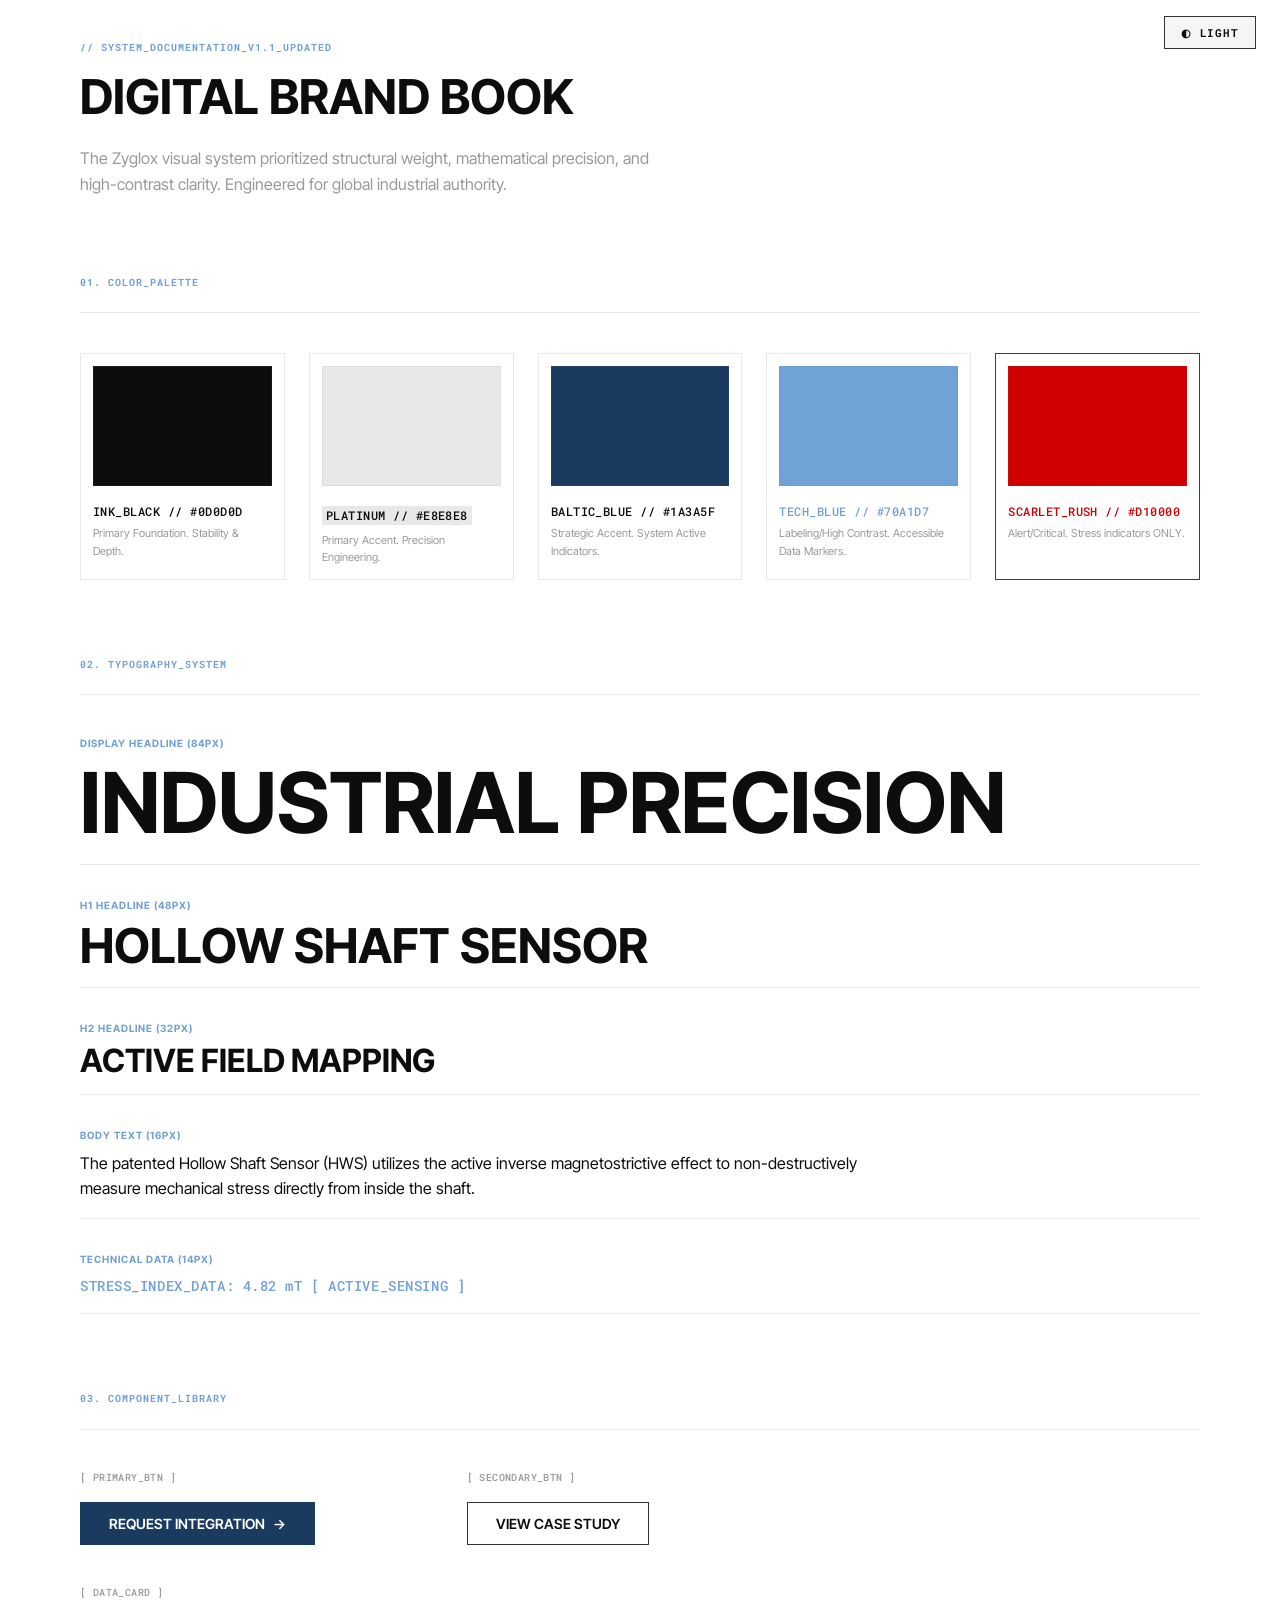
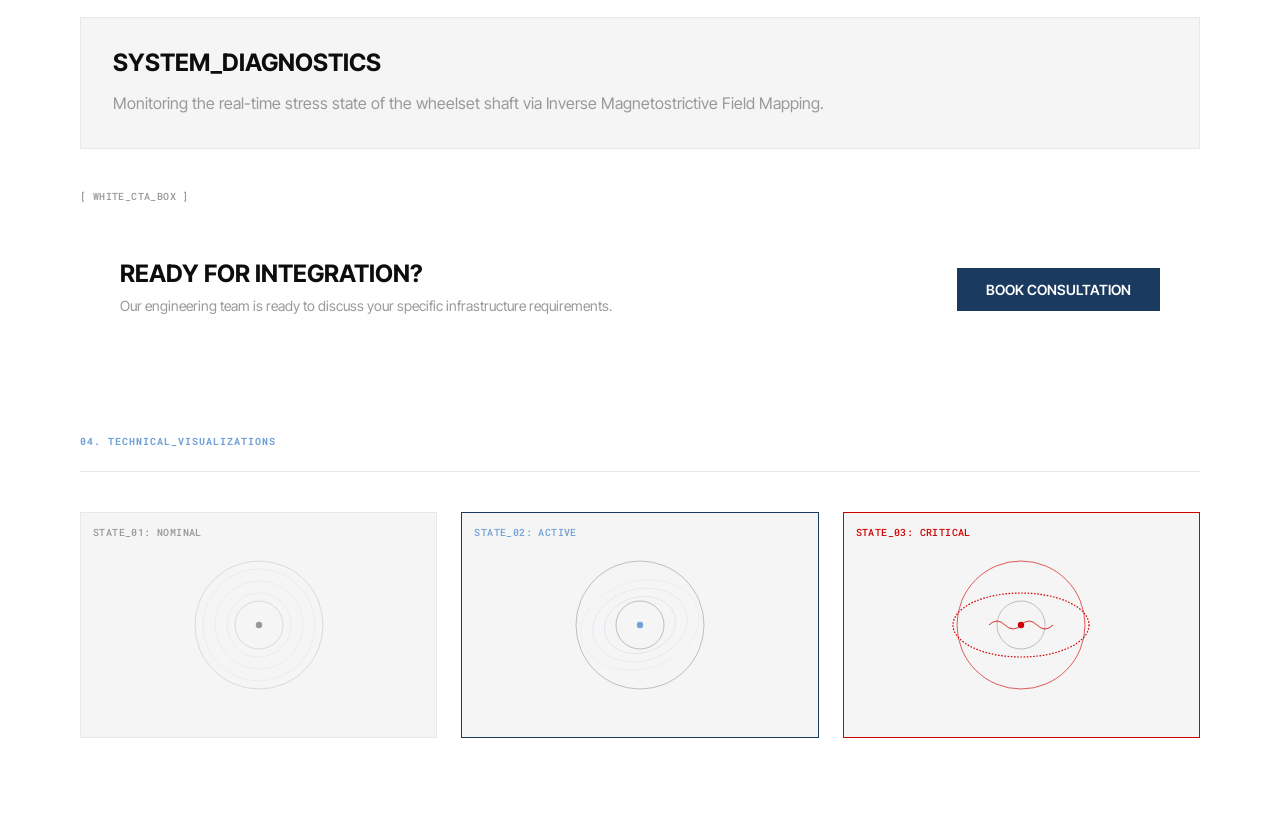
==== brand.html @ 12b67d3f "Add files via upload" ====
<!DOCTYPE html>
<html lang="en" data-theme="auto">
<head>
    <meta charset="UTF-8">
    <meta name="viewport" content="width=device-width, initial-scale=1.0">
    <title>Zyglox | Digital Brand Book & Design System</title>
    
    <link rel="preconnect" href="https://fonts.googleapis.com">
    <link rel="preconnect" href="https://fonts.gstatic.com" crossorigin>
    <link href="https://fonts.googleapis.com/css2?family=Inter+Tight:wght@400;500;600;700&family=Roboto+Mono:wght@400;500;700&display=swap" rel="stylesheet">
    
    <link rel="stylesheet" href="css/styles.css">
    
    <style>
        /* ── Brand Book Specific Layout Styles ── */
        /* These styles are specific to the documentation page itself, not the core system */
        
        body {
            padding-block: 40px 100px;
        }

        /* Utility classes for doc layout */
        .doc-header {
            margin-block-end: calc(var(--grid-unit) * 6);
        }
        
        .doc-header h1 {
            font-size: clamp(32px, 5vw, 48px);
            margin-block-start: 16px;
        }
        
        .doc-lead {
            max-width: 600px;
            margin-block-start: 24px;
            color: var(--text-secondary);
        }

        .section-header { 
            margin-block-start: 80px; 
            margin-block-end: 40px; 
            border-bottom: 1px solid var(--border-subtle); 
            padding-block-end: 16px; 
        }

        /* 01. Color Grid */
        .color-grid { 
            display: grid; 
            grid-template-columns: repeat(auto-fill, minmax(200px, 1fr)); 
            gap: 24px; 
        }
        
        .color-card { 
            border: 1px solid var(--border-subtle); 
            padding: 12px;
            background: var(--bg-primary);
        }
        
        .color-swatch { 
            height: 120px; 
            width: 100%; 
            margin-block-end: 16px; 
            border: 1px solid rgba(128, 128, 128, 0.1); /* Subtle definition for white/black swatches */
        }
        
        .color-desc {
            font-size: 11px; 
            color: var(--text-secondary); 
            margin-block-start: 4px;
        }

        /* 02. Type Scale */
        .type-scale { 
            display: flex; 
            flex-direction: column; 
            gap: 32px; 
        }
        
        .type-item { 
            border-bottom: 1px solid var(--border-subtle); 
            padding-block-end: 16px; 
        }
        
        .type-label { 
            font-size: 10px; 
            color: var(--color-brand-tech); 
            margin-block-end: 8px; 
            font-weight: 700; 
            text-transform: uppercase; 
            letter-spacing: 0.1em; 
        }
        
        .type-preview {
            max-width: 800px;
        }

        /* 03. Components */
        .component-grid { 
            display: grid; 
            grid-template-columns: repeat(auto-fill, minmax(300px, 1fr)); 
            gap: 40px; 
        }
        
        .component-item { 
            display: flex; 
            flex-direction: column; 
            align-items: flex-start;
            gap: 16px; 
        }
        
        .component-label {
            font-size: 10px; 
            color: var(--text-secondary);
        }

        .data-card { 
            border: 1px solid var(--border-subtle); 
            padding: 32px; 
            background: var(--bg-secondary); 
            width: 100%;
        }

        .white-cta-box { 
            background: var(--color-white); 
            padding: 40px; 
            border-radius: 4px; 
            display: flex; 
            justify-content: space-between; 
            align-items: center; 
            gap: 24px; 
            color: var(--color-gray-900); 
            width: 100%;
        }
        
        .white-cta-box h3 { 
            color: var(--color-gray-900); 
            margin-block-end: 8px; 
            font-size: 24px; 
        }
        
        .white-cta-box p { 
            color: var(--color-gray-500); 
            font-size: 14px; 
        }

        /* 04. Visualizations */
        .viz-showcase { 
            display: grid; 
            grid-template-columns: repeat(auto-fit, minmax(250px, 1fr)); 
            gap: 24px; 
        }
        
        .viz-card { 
            border: 1px solid var(--border-subtle); 
            background: var(--bg-secondary); 
            padding: 32px; 
            display: flex; 
            flex-direction: column; 
            align-items: center; 
            gap: 24px; 
            position: relative; 
        }

        /* ── Theme Toggle Button ── */
        .theme-toggle {
            position: fixed; 
            top: 16px; 
            right: 24px; 
            z-index: 100;
            background: var(--bg-secondary); 
            border: 1px solid var(--border-strong);
            color: var(--text-primary); 
            padding: 8px 16px;
            font-family: 'Roboto Mono', monospace; 
            font-weight: 700; 
            font-size: 11px;
            letter-spacing: 0.08em; 
            cursor: pointer; 
            transition: all 0.3s ease;
        }
        
        .theme-toggle:hover {
            background: var(--text-primary);
            color: var(--bg-primary);
        }

        /* Data Theme Overrides for Manual Toggle */
        /* (Connects the toggle script to the CSS variables) */
        [data-theme="light"] {
            --bg-primary: var(--color-white);
            --bg-secondary: var(--color-gray-100);
            --bg-inverse: var(--color-gray-900);
            --text-primary: var(--color-gray-900);
            --text-secondary: var(--color-gray-500);
            --text-inverse: var(--color-white);
            --border-subtle: var(--color-gray-200);
            --border-strong: var(--color-gray-800);
        }

        [data-theme="dark"] {
            --bg-primary: #121212;
            --bg-secondary: #1E1E1E;
            --bg-inverse: var(--color-gray-100);
            --text-primary: var(--color-gray-100);
            --text-secondary: #A0A0A0;
            --text-inverse: var(--color-gray-900);
            --border-subtle: #2A2A2A;
            --border-strong: var(--color-gray-200);
        }
    </style>
</head>
<body>

    <button class="theme-toggle" id="themeToggle" aria-label="Toggle Dark Mode">◑ AUTO</button>

    <main class="container">
        <header class="doc-header">
            <p class="mono type-label">// SYSTEM_DOCUMENTATION_V1.1_UPDATED</p>
            <h1>DIGITAL BRAND BOOK</h1>
            <p class="doc-lead">The Zyglox visual system prioritized structural weight, mathematical precision, and high-contrast clarity. Engineered for global industrial authority.</p>
        </header>

        <section>
            <div class="section-header">
                <h2 class="mono type-label">01. COLOR_PALETTE</h2>
            </div>
            <div class="color-grid">
                <div class="color-card">
                    <div class="color-swatch" style="background: var(--color-gray-900);"></div>
                    <div class="mono" style="font-size: 12px;">INK_BLACK // #0D0D0D</div>
                    <p class="color-desc">Primary Foundation. Stability & Depth.</p>
                </div>
                <div class="color-card">
                    <div class="color-swatch" style="background: var(--color-gray-200);"></div>
                    <div class="mono" style="font-size: 12px; color: var(--color-gray-900); background: var(--color-gray-200); display: inline-block; padding: 0 4px;">PLATINUM // #E8E8E8</div>
                    <p class="color-desc">Primary Accent. Precision Engineering.</p>
                </div>
                <div class="color-card">
                    <div class="color-swatch" style="background: var(--color-brand-baltic);"></div>
                    <div class="mono" style="font-size: 12px;">BALTIC_BLUE // #1A3A5F</div>
                    <p class="color-desc">Strategic Accent. System Active Indicators.</p>
                </div>
                <div class="color-card">
                    <div class="color-swatch" style="background: var(--color-brand-tech);"></div>
                    <div class="mono" style="font-size: 12px; color: var(--color-brand-tech);">TECH_BLUE // #70A1D7</div>
                    <p class="color-desc">Labeling/High Contrast. Accessible Data Markers.</p>
                </div>
                <div class="color-card" style="border-color: var(--color-brand-accent);">
                    <div class="color-swatch" style="background: var(--color-brand-accent);"></div>
                    <div class="mono" style="font-size: 12px; color: var(--color-brand-accent);">SCARLET_RUSH // #D10000</div>
                    <p class="color-desc">Alert/Critical. Stress indicators ONLY.</p>
                </div>
            </div>
        </section>

        <section>
            <div class="section-header">
                <h2 class="mono type-label">02. TYPOGRAPHY_SYSTEM</h2>
            </div>
            <div class="type-scale">
                <div class="type-item">
                    <div class="type-label">Display Headline (84px)</div>
                    <h1 style="font-size: clamp(48px, 8vw, 84px);">INDUSTRIAL PRECISION</h1>
                </div>
                <div class="type-item">
                    <div class="type-label">H1 Headline (48px)</div>
                    <h2 style="font-size: clamp(32px, 5vw, 48px);">HOLLOW SHAFT SENSOR</h2>
                </div>
                <div class="type-item">
                    <div class="type-label">H2 Headline (32px)</div>
                    <h3 style="font-size: clamp(24px, 4vw, 32px);">ACTIVE FIELD MAPPING</h3>
                </div>
                <div class="type-item">
                    <div class="type-label">Body Text (16px)</div>
                    <p class="type-preview">The patented Hollow Shaft Sensor (HWS) utilizes the active inverse magnetostrictive effect to non-destructively measure mechanical stress directly from inside the shaft.</p>
                </div>
                <div class="type-item">
                    <div class="type-label">Technical Data (14px)</div>
                    <p class="mono" style="font-size: 14px; color: var(--color-brand-tech);">STRESS_INDEX_DATA: 4.82 mT [ ACTIVE_SENSING ]</p>
                </div>
            </div>
        </section>

       <section>
    <div class="section-header">
        <h2 class="mono type-label">03. COMPONENT_LIBRARY</h2>
    </div>
    <div class="component-grid">
        
        <div class="component-item">
            <div class="mono component-label">[ PRIMARY_BTN ]</div>
            <button class="btn btn--primary">REQUEST INTEGRATION <span class="arrow">→</span></button>
        </div>
        
        <div class="component-item">
            <div class="mono component-label">[ SECONDARY_BTN ]</div>
            <button class="btn btn--secondary">VIEW CASE STUDY</button>
        </div>
        
        <div class="component-item" style="grid-column: 1 / -1;">
            <div class="mono component-label">[ DATA_CARD ]</div>
            <article class="data-card">
                <h3 style="font-size: 24px; margin-block-end: 16px;">SYSTEM_DIAGNOSTICS</h3>
                <p style="color: var(--text-secondary);">Monitoring the real-time stress state of the wheelset shaft via Inverse Magnetostrictive Field Mapping.</p>
            </article>
        </div>
        
        <div class="component-item" style="grid-column: 1 / -1;">
            <div class="mono component-label">[ WHITE_CTA_BOX ]</div>
            <aside class="white-cta-box">
                <div>
                    <h3>READY FOR INTEGRATION?</h3>
                    <p>Our engineering team is ready to discuss your specific infrastructure requirements.</p>
                </div>
                <button class="btn btn--baltic">BOOK CONSULTATION</button>
            </aside>
        </div>
        
    </div>
</section>

        <section>
            <div class="section-header">
                <h2 class="mono type-label">04. TECHNICAL_VISUALIZATIONS</h2>
            </div>
            <div class="viz-showcase">
                <div class="viz-card">
                    <div class="mono" style="font-size: 10px; color: var(--text-secondary); position: absolute; top: 12px; left: 12px;">STATE_01: NOMINAL</div>
                    <svg viewBox="0 0 200 200" width="160" height="160">
                        <circle cx="100" cy="100" r="80" fill="none" stroke="var(--text-primary)" stroke-width="0.5" opacity="0.3"/>
                        <circle cx="100" cy="100" r="30" fill="none" stroke="var(--text-primary)" stroke-width="0.5" opacity="0.3"/>
                        <circle cx="100" cy="100" r="40" fill="none" stroke="var(--text-primary)" stroke-width="0.5" opacity="0.1" />
                        <circle cx="100" cy="100" r="55" fill="none" stroke="var(--text-primary)" stroke-width="0.5" opacity="0.1" />
                        <circle cx="100" cy="100" r="70" fill="none" stroke="var(--text-primary)" stroke-width="0.5" opacity="0.1" />
                        <circle cx="100" cy="100" r="4" fill="var(--text-primary)" opacity="0.4" />
                    </svg>
                </div>
                <div class="viz-card" style="border-color: var(--color-brand-baltic);">
                    <div class="mono" style="font-size: 10px; color: var(--color-brand-tech); position: absolute; top: 12px; left: 12px;">STATE_02: ACTIVE</div>
                    <svg viewBox="0 0 200 200" width="160" height="160">
                        <circle cx="100" cy="100" r="80" fill="none" stroke="var(--text-primary)" stroke-width="0.5" opacity="0.6"/>
                        <circle cx="100" cy="100" r="30" fill="none" stroke="var(--text-primary)" stroke-width="0.5" opacity="0.6"/>
                        <ellipse cx="100" cy="100" rx="45" ry="35" fill="none" stroke="var(--color-brand-tech)" stroke-width="0.5" opacity="0.4" transform="rotate(-15 100 100)" />
                        <ellipse cx="100" cy="100" rx="60" ry="45" fill="none" stroke="var(--color-brand-tech)" stroke-width="0.5" opacity="0.3" transform="rotate(-15 100 100)" />
                        <ellipse cx="100" cy="100" rx="75" ry="55" fill="none" stroke="var(--color-brand-tech)" stroke-width="0.5" opacity="0.2" transform="rotate(-15 100 100)" />
                        <circle cx="100" cy="100" r="4" fill="var(--color-brand-tech)" />
                    </svg>
                </div>
                <div class="viz-card" style="border-color: var(--color-brand-accent);">
                    <div class="mono" style="font-size: 10px; color: var(--color-brand-accent); position: absolute; top: 12px; left: 12px;">STATE_03: CRITICAL</div>
                    <svg viewBox="0 0 200 200" width="160" height="160">
                        <circle cx="100" cy="100" r="80" fill="none" stroke="var(--color-brand-accent)" stroke-width="1" opacity="0.8"/>
                        <circle cx="100" cy="100" r="30" fill="none" stroke="var(--text-primary)" stroke-width="0.5" opacity="0.6"/>
                        <path d="M 60 100 Q 70 90 80 100 Q 90 110 100 100 Q 110 90 120 100 Q 130 110 140 100" fill="none" stroke="var(--color-brand-accent)" stroke-width="1" />
                        <ellipse cx="100" cy="100" rx="85" ry="40" fill="none" stroke="var(--color-brand-accent)" stroke-width="1.5" stroke-dasharray="2 2" />
                        <circle cx="100" cy="100" r="4" fill="var(--color-brand-accent)" />
                    </svg>
                </div>
            </div>
        </section>

    </main>

    <script>
        document.addEventListener('DOMContentLoaded', () => {
            const toggleBtn = document.getElementById('themeToggle');
            const rootHtml = document.documentElement;
            
            // 1. Check local storage first
            const savedTheme = localStorage.getItem('zyglox-theme');
            
            // 2. Check system preference if no saved theme
            const systemDark = window.matchMedia('(prefers-color-scheme: dark)').matches;
            
            // 3. Set initial state
            let currentTheme = savedTheme || (systemDark ? 'dark' : 'light');
            
            const applyTheme = (theme) => {
                rootHtml.setAttribute('data-theme', theme);
                toggleBtn.textContent = theme === 'dark' ? '◑ DARK' : '◐ LIGHT';
            };

            // Initialize
            applyTheme(currentTheme);

            // 4. Handle Clicks
            toggleBtn.addEventListener('click', () => {
                currentTheme = currentTheme === 'light' ? 'dark' : 'light';
                localStorage.setItem('zyglox-theme', currentTheme);
                applyTheme(currentTheme);
            });

            // 5. Listen for system preference changes (if user changes OS settings while site is open)
            window.matchMedia('(prefers-color-scheme: dark)').addEventListener('change', (e) => {
                if (!localStorage.getItem('zyglox-theme')) { // Only auto-switch if user hasn't manually overridden
                    currentTheme = e.matches ? 'dark' : 'light';
                    applyTheme(currentTheme);
                }
            });
        });
    </script>
</body>
</html>
---- css/styles.css ----
/* ============================================
   ZYGLOX — Modern Theme (Light/Dark Auto)
   ============================================ */

:root {
    /* 1. Base Color Palette (Primitives) */
    --color-white: #FFFFFF;
    --color-gray-100: #F5F5F5;
    --color-gray-200: #E8E8E8;
    --color-gray-500: #999999;
    --color-gray-800: #333333;
    --color-gray-900: #0D0D0D;
    
    /* Brand Tokens */
    --color-brand-accent: #D10000;
    --color-brand-baltic: #1A3A5F;
    --color-brand-tech: #70A1D7;

    /* Spacing & Layout */
    --grid-unit: 8px;
    --container-max-width: 1200px;

    /* 2. Light Mode Semantic Tokens (Default) */
    --bg-primary: var(--color-white);
    --bg-secondary: var(--color-gray-100);
    --bg-inverse: var(--color-gray-900);
    
    --text-primary: var(--color-gray-900);
    --text-secondary: var(--color-gray-500);
    --text-inverse: var(--color-white);
    
    --border-subtle: var(--color-gray-200);
    --border-strong: var(--color-gray-800);
    
    --btn-bg: var(--color-gray-900);
    --btn-text: var(--color-white);
    --btn-bg-hover: var(--color-gray-800);
}

/* 3. Dark Mode Semantic Tokens (Auto-Switch) */
@media (prefers-color-scheme: dark) {
    :root {
        --bg-primary: #121212;
        --bg-secondary: #1E1E1E;
        --bg-inverse: var(--color-gray-100);
        
        --text-primary: var(--color-gray-100);
        --text-secondary: #A0A0A0;
        --text-inverse: var(--color-gray-900);
        
        --border-subtle: #2A2A2A;
        --border-strong: var(--color-gray-200);
        
        --btn-bg: var(--color-gray-100);
        --btn-text: var(--color-gray-900);
        --btn-bg-hover: #D4D4D4;
    }
}

/* ——— RESET & BASE ——— */

* { 
    margin: 0; 
    padding: 0; 
    box-sizing: border-box; 
}

body {
    background-color: var(--bg-primary);
    color: var(--text-primary);
    font-family: 'Inter Tight', sans-serif;
    line-height: 1.6;
    -webkit-font-smoothing: antialiased;
    transition: background-color 0.3s, color 0.3s;
}

h1, h2, h3 {
    font-weight: 700;
    line-height: 1.05;
    color: var(--text-primary);
}

a { 
    color: inherit; 
    text-decoration: none; 
}

.mono {
    font-family: 'Roboto Mono', monospace;
    font-weight: 500;
    letter-spacing: 0.04em;
}

.container {
    max-width: var(--container-max-width);
    margin-inline: auto;
    padding-inline: calc(var(--grid-unit) * 5);
}

/* ——— COMPONENTS ——— */

/* Button System (BEM) */
.btn {
    display: inline-flex;
    align-items: center;
    gap: 8px;
    font-family: 'Inter Tight', sans-serif;
    font-size: 14px;
    font-weight: 600; 
    padding: 12px 28px;
    border: 1px solid transparent;
    cursor: pointer;
    transition: all 0.2s ease;
    border-radius: 0;
    background: transparent;
    color: var(--text-primary);
}

/* ── Primary: Brand color solid ── */
.btn.btn--primary {
    background: var(--color-brand-baltic);
    color: var(--color-white);
    border-color: var(--color-brand-baltic);
}

.btn.btn--primary:hover {
    background: color-mix(in srgb, var(--color-brand-baltic) 85%, black);
}

/* ── Secondary: Outline style ── */
.btn.btn--secondary {
    background: transparent;
    color: var(--text-primary);
    border: 1px solid var(--border-strong);
}

.btn.btn--secondary:hover {
    background: var(--text-primary);
    color: var(--bg-primary);
}

/* ── Outline: Ghost button ── */
.btn.btn--outline {
    background: transparent;
    border-color: var(--border-strong);
    color: var(--text-primary);
}

.btn.btn--outline:hover {
    background: var(--text-primary);
    color: var(--bg-primary);
}

/* ── Baltic: Brand accent (Always white text) ── */
.btn.btn--baltic {
    background: var(--color-brand-baltic);
    color: #FFFFFF;
}

.btn.btn--baltic:hover {
    background: color-mix(in srgb, var(--color-brand-baltic) 85%, black);
}

.btn .arrow {
    transition: transform 0.2s;
}

.btn:hover .arrow {
    transform: translateX(4px);
}

/* ——— NAVIGATION ——— */

nav {
    height: 64px;
    display: flex;
    align-items: center;
    position: fixed;
    inset-block-start: 0;
    width: 100%;
    background: var(--bg-primary);
    border-bottom: 1px solid var(--border-subtle);
    z-index: 1000;

    .nav-inner {
        display: flex;
        justify-content: space-between;
        align-items: center;
        width: 100%;
    }

    .logo-wrapper {
        display: flex;
        align-items: center;
        gap: 12px;
        
        .logo {
            font-weight: 700;
            font-size: 18px;
            letter-spacing: -0.01em;
            color: var(--text-primary);
        }
    }

    .nav-links {
        display: flex;
        gap: 32px;
        align-items: center;

        a {
            font-size: 14px;
            color: var(--text-secondary);
            transition: color 0.2s;

            &:hover {
                color: var(--text-primary);
            }
        }
    }

    /* Dropdowns */
    .nav-group {
        position: relative;
        display: inline-block;

        .nav-label {
            font-size: 13px;
            font-weight: 500;
            color: var(--text-secondary);
            text-transform: uppercase;
            letter-spacing: 0.04em;
            cursor: pointer;
            padding-block: 20px;
            display: flex;
            align-items: center;
            gap: 6px;

            &::after {
                content: '▾';
                font-size: 9px;
                opacity: 0.4;
            }
        }

        .dropdown-content {
            display: none;
            position: absolute;
            top: 56px;
            left: -16px;
            background: var(--bg-primary);
            min-width: 220px;
            border: 1px solid var(--border-subtle);
            box-shadow: 0 8px 24px rgba(0, 0, 0, 0.08);
            padding-block: 8px;

            a {
                padding: 10px 20px;
                display: block;
                font-size: 13px;
                font-weight: 500;

                &:hover {
                    background: var(--bg-secondary);
                    padding-left: 24px;
                }

                &.active {
                    color: var(--text-primary);
                    font-weight: 600;
                }
            }
        }

        &:hover {
            .nav-label { color: var(--text-primary); }
            .dropdown-content { display: block; }
        }
    }
}


/* ——— HERO & DARK CONTEXT THEMES ——— */

/* Use contextual token overrides for always-dark sections */
.hero, .cta-band, .saas-preview {
    --text-primary: var(--color-white);
    --text-secondary: rgba(255, 255, 255, 0.75);
    color: var(--text-primary);
}

.hero {
    padding-block-start: 64px;

    &-image {
        position: relative;
        width: 100%;
        height: 75vh;
        min-height: 500px;
        max-height: 720px;
        overflow: hidden;
    }

    &-placeholder {
        position: absolute;
        inset: 0;
        background: linear-gradient(135deg, #1a1a1a 0%, #2d2d2d 40%, #3a1a1a 70%, #1a1a1a 100%);
        
        &-inner {
            position: absolute;
            inset: 0;
            background:
                radial-gradient(ellipse 60% 50% at 70% 50%, rgba(209, 0, 0, 0.15) 0%, transparent 70%),
                radial-gradient(ellipse 40% 60% at 30% 60%, rgba(209, 0, 0, 0.08) 0%, transparent 60%);
        }
    }

    &-overlay {
        position: absolute;
        inset: 0;
        display: flex;
        align-items: flex-end;
        padding-block-end: calc(var(--grid-unit) * 8);
    }

    h1 {
        font-size: clamp(32px, 5vw, 56px);
        margin-block-end: 24px;
        max-width: 700px;
        letter-spacing: -0.02em;
    }

    &-description {
        font-size: 15px;
        color: var(--text-secondary);
        max-width: 520px;
        margin-block-end: 24px;
    }

    &-actions {
        display: flex;
        gap: 16px;
        flex-wrap: wrap;
    }
}


/* ——— STANDARD SECTIONS ——— */

.trust-bar {
    padding-block: calc(var(--grid-unit) * 6);
    text-align: center;

    .trust-label {
        font-size: 14px;
        color: var(--text-secondary);
        margin-block-end: 24px;
    }

    .partner-logos {
        display: flex;
        justify-content: center;
        gap: 48px;
        flex-wrap: wrap;

        span {
            font-size: 14px;
            font-weight: 600;
            color: var(--text-secondary);
            letter-spacing: 0.08em;
        }
    }
}

.solutions {
    padding-block: calc(var(--grid-unit) * 8);

    .section-label {
        font-size: 14px;
        color: var(--text-secondary);
        margin-block-end: 16px;
    }

    &-intro {
        font-size: 15px;
        color: var(--text-secondary);
        max-width: 640px;
        margin-block-end: 32px;
    }

    .solution-list {
        list-style: none;
        
        li:first-child .solution-item {
            border-top: 1px solid var(--border-subtle);
        }
    }

    .solution-item {
        display: flex;
        justify-content: space-between;
        align-items: center;
        padding-block: 20px;
        border-bottom: 1px solid var(--border-subtle);
        font-size: clamp(20px, 3vw, 28px);
        font-weight: 600;

        &:hover {
            color: var(--color-brand-accent);
            
            .arrow {
                opacity: 1;
                transform: translateX(0);
            }
        }

        .arrow {
            font-size: 20px;
            opacity: 0;
            transform: translateX(-8px);
            transition: all 0.2s;
        }
    }
}

.products {
    padding-block: calc(var(--grid-unit) * 10);
    background: var(--bg-secondary);

    &-header {
        display: flex;
        justify-content: space-between;
        align-items: flex-end;
        margin-block-end: calc(var(--grid-unit) * 6);

        h2 {
            font-size: clamp(36px, 5vw, 56px);
            letter-spacing: -0.02em;
        }
    }

    .product-grid {
        display: grid;
        grid-template-columns: repeat(auto-fit, minmax(280px, 1fr));
        gap: 24px;
    }

    .product-card {
        cursor: pointer;

        .product-image {
            aspect-ratio: 4 / 3;
            margin-block-end: 16px;
            overflow: hidden;
            background: var(--border-subtle);
            transition: background 0.3s;
        }

        &:hover .product-image {
            background: var(--text-secondary);
        }

        .product-name {
            font-size: 16px;
            font-weight: 500;
            text-transform: uppercase;
            letter-spacing: 0.06em;
            color: var(--text-primary);
        }
    }
}

.cta-band {
    padding-block: calc(var(--grid-unit) * 10);
    background: var(--color-gray-900); /* Deliberately fixed dark */

    h2 {
        font-size: clamp(28px, 4vw, 40px);
        margin-block-end: 16px;
        letter-spacing: -0.02em;
    }

    p {
        font-size: 16px;
        max-width: 600px;
        margin-block-end: 32px;
    }
}

/* ——— FORMS & CONTACT ——— */

.contact {
    padding-block: calc(var(--grid-unit) * 10);

    &-grid {
        display: grid;
        grid-template-columns: 1fr 1fr;
        gap: 64px;
        align-items: start;
    }

    .form-group {
        display: flex;
        flex-direction: column;
        gap: 6px;
        margin-block-end: 24px;

        label {
            font-size: 12px;
            font-weight: 500;
            color: var(--text-secondary);
        }

        input, textarea, select {
            background: transparent;
            border: none;
            border-bottom: 1px solid var(--border-subtle);
            padding-block: 10px;
            font-family: inherit;
            font-size: 15px;
            color: var(--text-primary);
            outline: none;
            transition: border-color 0.2s;
            border-radius: 0;

            &::placeholder {
                color: var(--text-secondary);
            }

            &:focus {
                border-color: var(--text-primary);
            }
        }

        textarea {
            min-height: 80px;
            resize: vertical;
        }
    }
}

/* ——— FOOTER ——— */

.site-footer {
    padding-block: calc(var(--grid-unit) * 8) calc(var(--grid-unit) * 4);

    .footer-brand {
        font-size: clamp(48px, 12vw, 140px);
        font-weight: 700;
        letter-spacing: -0.03em;
        line-height: 1;
        margin-block-end: calc(var(--grid-unit) * 4);
    }

    .footer-bottom {
        display: flex;
        justify-content: space-between;
        align-items: center;
        padding-block-start: 16px;
        border-top: 1px solid var(--border-subtle);
        font-size: 13px;
        color: var(--text-secondary);

        a {
            transition: color 0.2s;
            &:hover { color: var(--text-primary); }
        }
    }
}

/* ——— RESPONSIVE ARCHITECTURE ——— */

@media (max-width: 768px) {
    .nav-links { gap: 20px; }
    
    .hero-image {
        height: 60vh;
        min-height: 400px;
    }

    .contact-grid,
    .products-header,
    .tech-states-grid,
    .saas-grid {
        grid-template-columns: 1fr;
        flex-direction: column;
        align-items: flex-start;
        gap: 32px;
    }

    .contact-image { order: -1; }
}

@media (max-width: 480px) {
    .nav-links { display: none; }
}
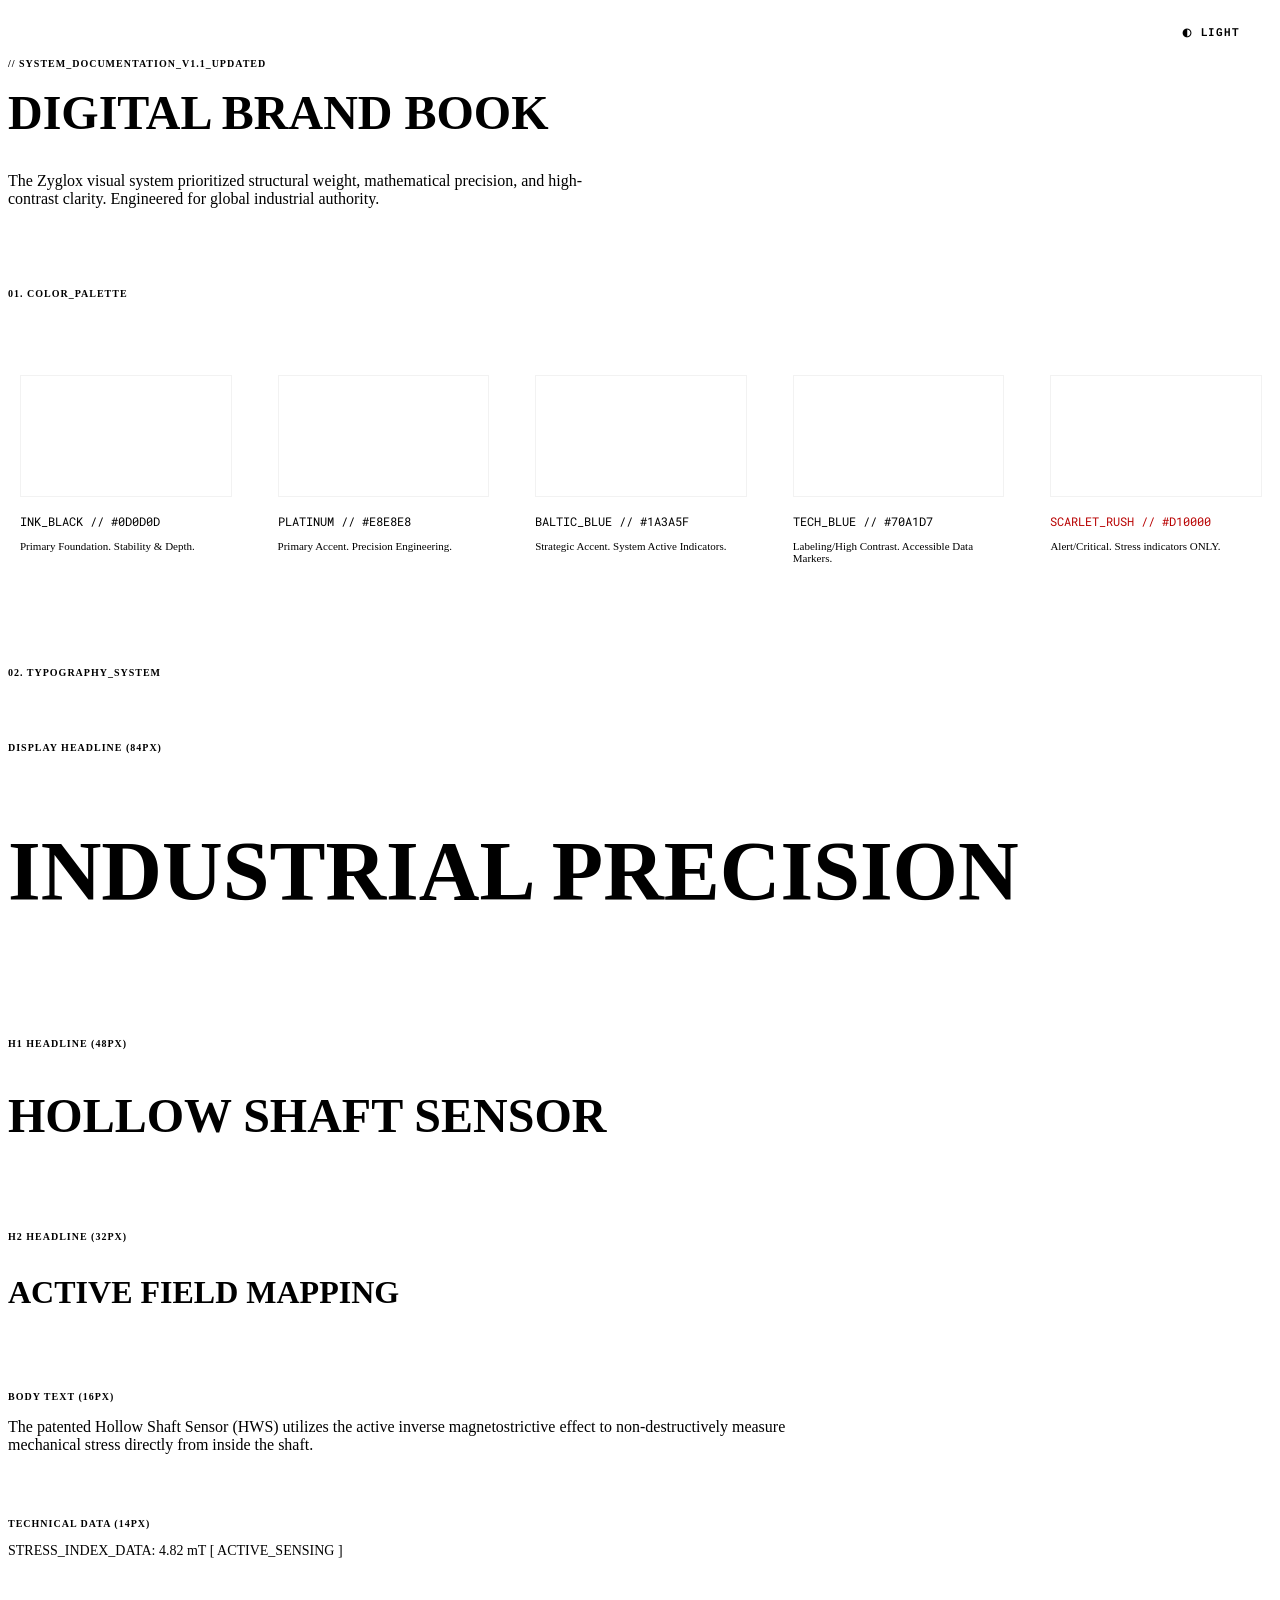
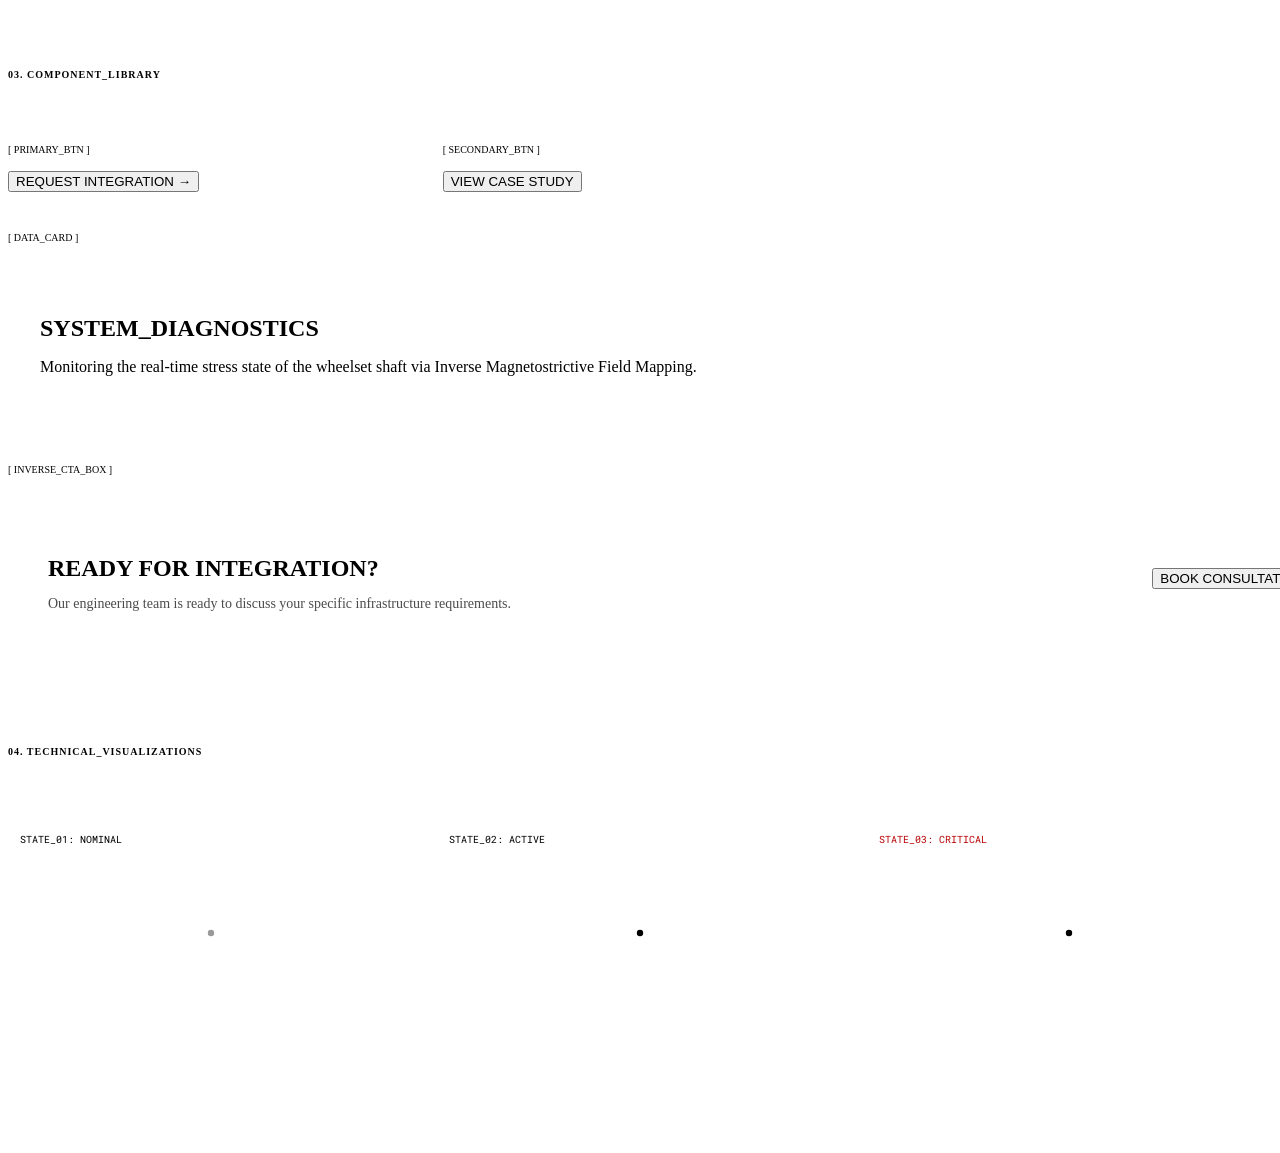
==== commit 087be99a: "Update brand.html" ====
--- a/brand.html
+++ b/brand.html
@@ -13,178 +13,46 @@
     
     <style>
         /* ── Brand Book Specific Layout Styles ── */
-        /* These styles are specific to the documentation page itself, not the core system */
         
-        body {
-            padding-block: 40px 100px;
-        }
-
-        /* Utility classes for doc layout */
-        .doc-header {
-            margin-block-end: calc(var(--grid-unit) * 6);
-        }
+        body { padding-block: 40px 100px; }
+
+        .doc-header { margin-block-end: calc(var(--grid-unit) * 6); }
+        .doc-header h1 { font-size: clamp(32px, 5vw, 48px); margin-block-start: 16px; }
+        .doc-lead { max-width: 600px; margin-block-start: 24px; color: var(--text-secondary); }
+
+        .section-header { margin-block-start: 80px; margin-block-end: 40px; border-bottom: 1px solid var(--border-subtle); padding-block-end: 16px; }
+
+        .color-grid { display: grid; grid-template-columns: repeat(auto-fill, minmax(200px, 1fr)); gap: 24px; }
+        .color-card { border: 1px solid var(--border-subtle); padding: 12px; background: var(--bg-primary); }
+        .color-swatch { height: 120px; width: 100%; margin-block-end: 16px; border: 1px solid rgba(128, 128, 128, 0.1); }
+        .color-label { font-family: 'Roboto Mono', monospace; font-size: 12px; margin-block-end: 4px; color: var(--text-primary); }
+        .color-desc { font-size: 11px; color: var(--text-secondary); }
+
+        .type-scale { display: flex; flex-direction: column; gap: 32px; }
+        .type-item { border-bottom: 1px solid var(--border-subtle); padding-block-end: 16px; }
         
-        .doc-header h1 {
-            font-size: clamp(32px, 5vw, 48px);
-            margin-block-start: 16px;
-        }
-        
-        .doc-lead {
-            max-width: 600px;
-            margin-block-start: 24px;
-            color: var(--text-secondary);
-        }
-
-        .section-header { 
-            margin-block-start: 80px; 
-            margin-block-end: 40px; 
-            border-bottom: 1px solid var(--border-subtle); 
-            padding-block-end: 16px; 
-        }
-
-        /* 01. Color Grid */
-        .color-grid { 
-            display: grid; 
-            grid-template-columns: repeat(auto-fill, minmax(200px, 1fr)); 
-            gap: 24px; 
-        }
-        
-        .color-card { 
-            border: 1px solid var(--border-subtle); 
-            padding: 12px;
-            background: var(--bg-primary);
-        }
-        
-        .color-swatch { 
-            height: 120px; 
-            width: 100%; 
-            margin-block-end: 16px; 
-            border: 1px solid rgba(128, 128, 128, 0.1); /* Subtle definition for white/black swatches */
-        }
-        
-        .color-desc {
-            font-size: 11px; 
-            color: var(--text-secondary); 
-            margin-block-start: 4px;
-        }
-
-        /* 02. Type Scale */
-        .type-scale { 
-            display: flex; 
-            flex-direction: column; 
-            gap: 32px; 
-        }
-        
-        .type-item { 
-            border-bottom: 1px solid var(--border-subtle); 
-            padding-block-end: 16px; 
-        }
-        
-        .type-label { 
-            font-size: 10px; 
-            color: var(--color-brand-tech); 
-            margin-block-end: 8px; 
-            font-weight: 700; 
-            text-transform: uppercase; 
-            letter-spacing: 0.1em; 
-        }
-        
-        .type-preview {
-            max-width: 800px;
-        }
-
-        /* 03. Components */
-        .component-grid { 
-            display: grid; 
-            grid-template-columns: repeat(auto-fill, minmax(300px, 1fr)); 
-            gap: 40px; 
-        }
-        
-        .component-item { 
-            display: flex; 
-            flex-direction: column; 
-            align-items: flex-start;
-            gap: 16px; 
-        }
-        
-        .component-label {
-            font-size: 10px; 
-            color: var(--text-secondary);
-        }
-
-        .data-card { 
-            border: 1px solid var(--border-subtle); 
-            padding: 32px; 
-            background: var(--bg-secondary); 
-            width: 100%;
-        }
-
-        .white-cta-box { 
-            background: var(--color-white); 
-            padding: 40px; 
-            border-radius: 4px; 
-            display: flex; 
-            justify-content: space-between; 
-            align-items: center; 
-            gap: 24px; 
-            color: var(--color-gray-900); 
-            width: 100%;
-        }
-        
-        .white-cta-box h3 { 
-            color: var(--color-gray-900); 
-            margin-block-end: 8px; 
-            font-size: 24px; 
-        }
-        
-        .white-cta-box p { 
-            color: var(--color-gray-500); 
-            font-size: 14px; 
-        }
-
-        /* 04. Visualizations */
-        .viz-showcase { 
-            display: grid; 
-            grid-template-columns: repeat(auto-fit, minmax(250px, 1fr)); 
-            gap: 24px; 
-        }
-        
-        .viz-card { 
-            border: 1px solid var(--border-subtle); 
-            background: var(--bg-secondary); 
-            padding: 32px; 
-            display: flex; 
-            flex-direction: column; 
-            align-items: center; 
-            gap: 24px; 
-            position: relative; 
-        }
-
-        /* ── Theme Toggle Button ── */
-        .theme-toggle {
-            position: fixed; 
-            top: 16px; 
-            right: 24px; 
-            z-index: 100;
-            background: var(--bg-secondary); 
-            border: 1px solid var(--border-strong);
-            color: var(--text-primary); 
-            padding: 8px 16px;
-            font-family: 'Roboto Mono', monospace; 
-            font-weight: 700; 
-            font-size: 11px;
-            letter-spacing: 0.08em; 
-            cursor: pointer; 
-            transition: all 0.3s ease;
-        }
-        
-        .theme-toggle:hover {
-            background: var(--text-primary);
-            color: var(--bg-primary);
-        }
+        /* Fixed to use the new accessible accent text token */
+        .type-label { font-size: 10px; color: var(--text-accent); margin-block-end: 8px; font-weight: 700; text-transform: uppercase; letter-spacing: 0.1em; }
+        .type-preview { max-width: 800px; }
+
+        .component-grid { display: grid; grid-template-columns: repeat(auto-fill, minmax(300px, 1fr)); gap: 40px; }
+        .component-item { display: flex; flex-direction: column; align-items: flex-start; gap: 16px; }
+        .component-label { font-size: 10px; color: var(--text-secondary); }
+
+        .data-card { border: 1px solid var(--border-subtle); padding: 32px; background: var(--bg-secondary); width: 100%; }
+
+        .inverse-cta-box { background: var(--bg-inverse); padding: 40px; border-radius: 4px; display: flex; justify-content: space-between; align-items: center; gap: 24px; color: var(--text-inverse); width: 100%; }
+        .inverse-cta-box h3 { color: var(--text-inverse); margin-block-end: 8px; font-size: 24px; }
+        .inverse-cta-box p { color: var(--text-inverse); opacity: 0.7; font-size: 14px; }
+
+        .viz-showcase { display: grid; grid-template-columns: repeat(auto-fit, minmax(250px, 1fr)); gap: 24px; }
+        .viz-card { border: 1px solid var(--border-subtle); background: var(--bg-secondary); padding: 32px; display: flex; flex-direction: column; align-items: center; gap: 24px; position: relative; }
+        .viz-label { font-family: 'Roboto Mono', monospace; font-size: 10px; position: absolute; top: 12px; left: 12px; }
+
+        .theme-toggle { position: fixed; top: 16px; right: 24px; z-index: 100; background: var(--bg-secondary); border: 1px solid var(--border-strong); color: var(--text-primary); padding: 8px 16px; font-family: 'Roboto Mono', monospace; font-weight: 700; font-size: 11px; letter-spacing: 0.08em; cursor: pointer; transition: all 0.3s ease; }
+        .theme-toggle:hover { background: var(--text-primary); color: var(--bg-primary); }
 
         /* Data Theme Overrides for Manual Toggle */
-        /* (Connects the toggle script to the CSS variables) */
         [data-theme="light"] {
             --bg-primary: var(--color-white);
             --bg-secondary: var(--color-gray-100);
@@ -192,6 +60,8 @@
             --text-primary: var(--color-gray-900);
             --text-secondary: var(--color-gray-500);
             --text-inverse: var(--color-white);
+            --text-accent: var(--color-brand-baltic);
+            --text-critical: #B80000;
             --border-subtle: var(--color-gray-200);
             --border-strong: var(--color-gray-800);
         }
@@ -203,6 +73,8 @@
             --text-primary: var(--color-gray-100);
             --text-secondary: #A0A0A0;
             --text-inverse: var(--color-gray-900);
+            --text-accent: var(--color-brand-tech);
+            --text-critical: #FF6666;
             --border-subtle: #2A2A2A;
             --border-strong: var(--color-gray-200);
         }
@@ -226,27 +98,27 @@
             <div class="color-grid">
                 <div class="color-card">
                     <div class="color-swatch" style="background: var(--color-gray-900);"></div>
-                    <div class="mono" style="font-size: 12px;">INK_BLACK // #0D0D0D</div>
+                    <div class="color-label">INK_BLACK // #0D0D0D</div>
                     <p class="color-desc">Primary Foundation. Stability & Depth.</p>
                 </div>
                 <div class="color-card">
                     <div class="color-swatch" style="background: var(--color-gray-200);"></div>
-                    <div class="mono" style="font-size: 12px; color: var(--color-gray-900); background: var(--color-gray-200); display: inline-block; padding: 0 4px;">PLATINUM // #E8E8E8</div>
+                    <div class="color-label">PLATINUM // #E8E8E8</div>
                     <p class="color-desc">Primary Accent. Precision Engineering.</p>
                 </div>
                 <div class="color-card">
                     <div class="color-swatch" style="background: var(--color-brand-baltic);"></div>
-                    <div class="mono" style="font-size: 12px;">BALTIC_BLUE // #1A3A5F</div>
+                    <div class="color-label">BALTIC_BLUE // #1A3A5F</div>
                     <p class="color-desc">Strategic Accent. System Active Indicators.</p>
                 </div>
                 <div class="color-card">
                     <div class="color-swatch" style="background: var(--color-brand-tech);"></div>
-                    <div class="mono" style="font-size: 12px; color: var(--color-brand-tech);">TECH_BLUE // #70A1D7</div>
+                    <div class="color-label" style="color: var(--text-accent);">TECH_BLUE // #70A1D7</div>
                     <p class="color-desc">Labeling/High Contrast. Accessible Data Markers.</p>
                 </div>
-                <div class="color-card" style="border-color: var(--color-brand-accent);">
+                <div class="color-card">
                     <div class="color-swatch" style="background: var(--color-brand-accent);"></div>
-                    <div class="mono" style="font-size: 12px; color: var(--color-brand-accent);">SCARLET_RUSH // #D10000</div>
+                    <div class="color-label" style="color: var(--text-critical);">SCARLET_RUSH // #D10000</div>
                     <p class="color-desc">Alert/Critical. Stress indicators ONLY.</p>
                 </div>
             </div>
@@ -275,48 +147,50 @@
                 </div>
                 <div class="type-item">
                     <div class="type-label">Technical Data (14px)</div>
-                    <p class="mono" style="font-size: 14px; color: var(--color-brand-tech);">STRESS_INDEX_DATA: 4.82 mT [ ACTIVE_SENSING ]</p>
+                    <p class="mono" style="font-size: 14px; color: var(--text-accent);">STRESS_INDEX_DATA: 4.82 mT [ ACTIVE_SENSING ]</p>
                 </div>
             </div>
         </section>
 
        <section>
-    <div class="section-header">
-        <h2 class="mono type-label">03. COMPONENT_LIBRARY</h2>
-    </div>
-    <div class="component-grid">
-        
-        <div class="component-item">
-            <div class="mono component-label">[ PRIMARY_BTN ]</div>
-            <button class="btn btn--primary">REQUEST INTEGRATION <span class="arrow">→</span></button>
-        </div>
-        
-        <div class="component-item">
-            <div class="mono component-label">[ SECONDARY_BTN ]</div>
-            <button class="btn btn--secondary">VIEW CASE STUDY</button>
-        </div>
-        
-        <div class="component-item" style="grid-column: 1 / -1;">
-            <div class="mono component-label">[ DATA_CARD ]</div>
-            <article class="data-card">
-                <h3 style="font-size: 24px; margin-block-end: 16px;">SYSTEM_DIAGNOSTICS</h3>
-                <p style="color: var(--text-secondary);">Monitoring the real-time stress state of the wheelset shaft via Inverse Magnetostrictive Field Mapping.</p>
-            </article>
-        </div>
-        
-        <div class="component-item" style="grid-column: 1 / -1;">
-            <div class="mono component-label">[ WHITE_CTA_BOX ]</div>
-            <aside class="white-cta-box">
-                <div>
-                    <h3>READY FOR INTEGRATION?</h3>
-                    <p>Our engineering team is ready to discuss your specific infrastructure requirements.</p>
-                </div>
-                <button class="btn btn--baltic">BOOK CONSULTATION</button>
-            </aside>
-        </div>
-        
-    </div>
-</section>
+            <div class="section-header">
+                <h2 class="mono type-label">03. COMPONENT_LIBRARY</h2>
+            </div>
+            <div class="component-grid">
+                
+                <div class="component-item">
+                    <div class="mono component-label">[ PRIMARY_BTN ]</div>
+                    <button class="btn btn--primary">REQUEST INTEGRATION <span class="arrow">→</span></button>
+                </div>
+                
+                <div class="component-item">
+                    <div class="mono component-label">[ SECONDARY_BTN ]</div>
+                    <button class="btn btn--secondary">VIEW CASE STUDY</button>
+                </div>
+                
+                <div class="component-item" style="grid-column: 1 / -1;">
+                    <div class="mono component-label">[ DATA_CARD ]</div>
+                    <article class="data-card">
+                        <h3 style="font-size: 24px; margin-block-end: 16px;">SYSTEM_DIAGNOSTICS</h3>
+                        <p style="color: var(--text-secondary);">Monitoring the real-time stress state of the wheelset shaft via Inverse Magnetostrictive Field Mapping.</p>
+                    </article>
+                </div>
+                
+                <div class="component-item" style="grid-column: 1 / -1;">
+                    <div class="mono component-label">[ INVERSE_CTA_BOX ]</div>
+                    
+                    <div class="inverse-cta-box">
+                        <div>
+                            <h3>READY FOR INTEGRATION?</h3>
+                            <p>Our engineering team is ready to discuss your specific infrastructure requirements.</p>
+                        </div>
+                        <button class="btn btn--baltic">BOOK CONSULTATION</button>
+                    </div>
+
+                </div>
+                
+            </div>
+        </section>
 
         <section>
             <div class="section-header">
@@ -324,7 +198,7 @@
             </div>
             <div class="viz-showcase">
                 <div class="viz-card">
-                    <div class="mono" style="font-size: 10px; color: var(--text-secondary); position: absolute; top: 12px; left: 12px;">STATE_01: NOMINAL</div>
+                    <div class="viz-label" style="color: var(--text-secondary);">STATE_01: NOMINAL</div>
                     <svg viewBox="0 0 200 200" width="160" height="160">
                         <circle cx="100" cy="100" r="80" fill="none" stroke="var(--text-primary)" stroke-width="0.5" opacity="0.3"/>
                         <circle cx="100" cy="100" r="30" fill="none" stroke="var(--text-primary)" stroke-width="0.5" opacity="0.3"/>
@@ -335,7 +209,7 @@
                     </svg>
                 </div>
                 <div class="viz-card" style="border-color: var(--color-brand-baltic);">
-                    <div class="mono" style="font-size: 10px; color: var(--color-brand-tech); position: absolute; top: 12px; left: 12px;">STATE_02: ACTIVE</div>
+                    <div class="viz-label" style="color: var(--text-accent);">STATE_02: ACTIVE</div>
                     <svg viewBox="0 0 200 200" width="160" height="160">
                         <circle cx="100" cy="100" r="80" fill="none" stroke="var(--text-primary)" stroke-width="0.5" opacity="0.6"/>
                         <circle cx="100" cy="100" r="30" fill="none" stroke="var(--text-primary)" stroke-width="0.5" opacity="0.6"/>
@@ -346,7 +220,7 @@
                     </svg>
                 </div>
                 <div class="viz-card" style="border-color: var(--color-brand-accent);">
-                    <div class="mono" style="font-size: 10px; color: var(--color-brand-accent); position: absolute; top: 12px; left: 12px;">STATE_03: CRITICAL</div>
+                    <div class="viz-label" style="color: var(--text-critical);">STATE_03: CRITICAL</div>
                     <svg viewBox="0 0 200 200" width="160" height="160">
                         <circle cx="100" cy="100" r="80" fill="none" stroke="var(--color-brand-accent)" stroke-width="1" opacity="0.8"/>
                         <circle cx="100" cy="100" r="30" fill="none" stroke="var(--text-primary)" stroke-width="0.5" opacity="0.6"/>
@@ -365,13 +239,8 @@
             const toggleBtn = document.getElementById('themeToggle');
             const rootHtml = document.documentElement;
             
-            // 1. Check local storage first
             const savedTheme = localStorage.getItem('zyglox-theme');
-            
-            // 2. Check system preference if no saved theme
             const systemDark = window.matchMedia('(prefers-color-scheme: dark)').matches;
-            
-            // 3. Set initial state
             let currentTheme = savedTheme || (systemDark ? 'dark' : 'light');
             
             const applyTheme = (theme) => {
@@ -379,19 +248,16 @@
                 toggleBtn.textContent = theme === 'dark' ? '◑ DARK' : '◐ LIGHT';
             };
 
-            // Initialize
             applyTheme(currentTheme);
 
-            // 4. Handle Clicks
             toggleBtn.addEventListener('click', () => {
                 currentTheme = currentTheme === 'light' ? 'dark' : 'light';
                 localStorage.setItem('zyglox-theme', currentTheme);
                 applyTheme(currentTheme);
             });
 
-            // 5. Listen for system preference changes (if user changes OS settings while site is open)
             window.matchMedia('(prefers-color-scheme: dark)').addEventListener('change', (e) => {
-                if (!localStorage.getItem('zyglox-theme')) { // Only auto-switch if user hasn't manually overridden
+                if (!localStorage.getItem('zyglox-theme')) { 
                     currentTheme = e.matches ? 'dark' : 'light';
                     applyTheme(currentTheme);
                 }
@@ -399,4 +265,4 @@
         });
     </script>
 </body>
-</html>+</html>
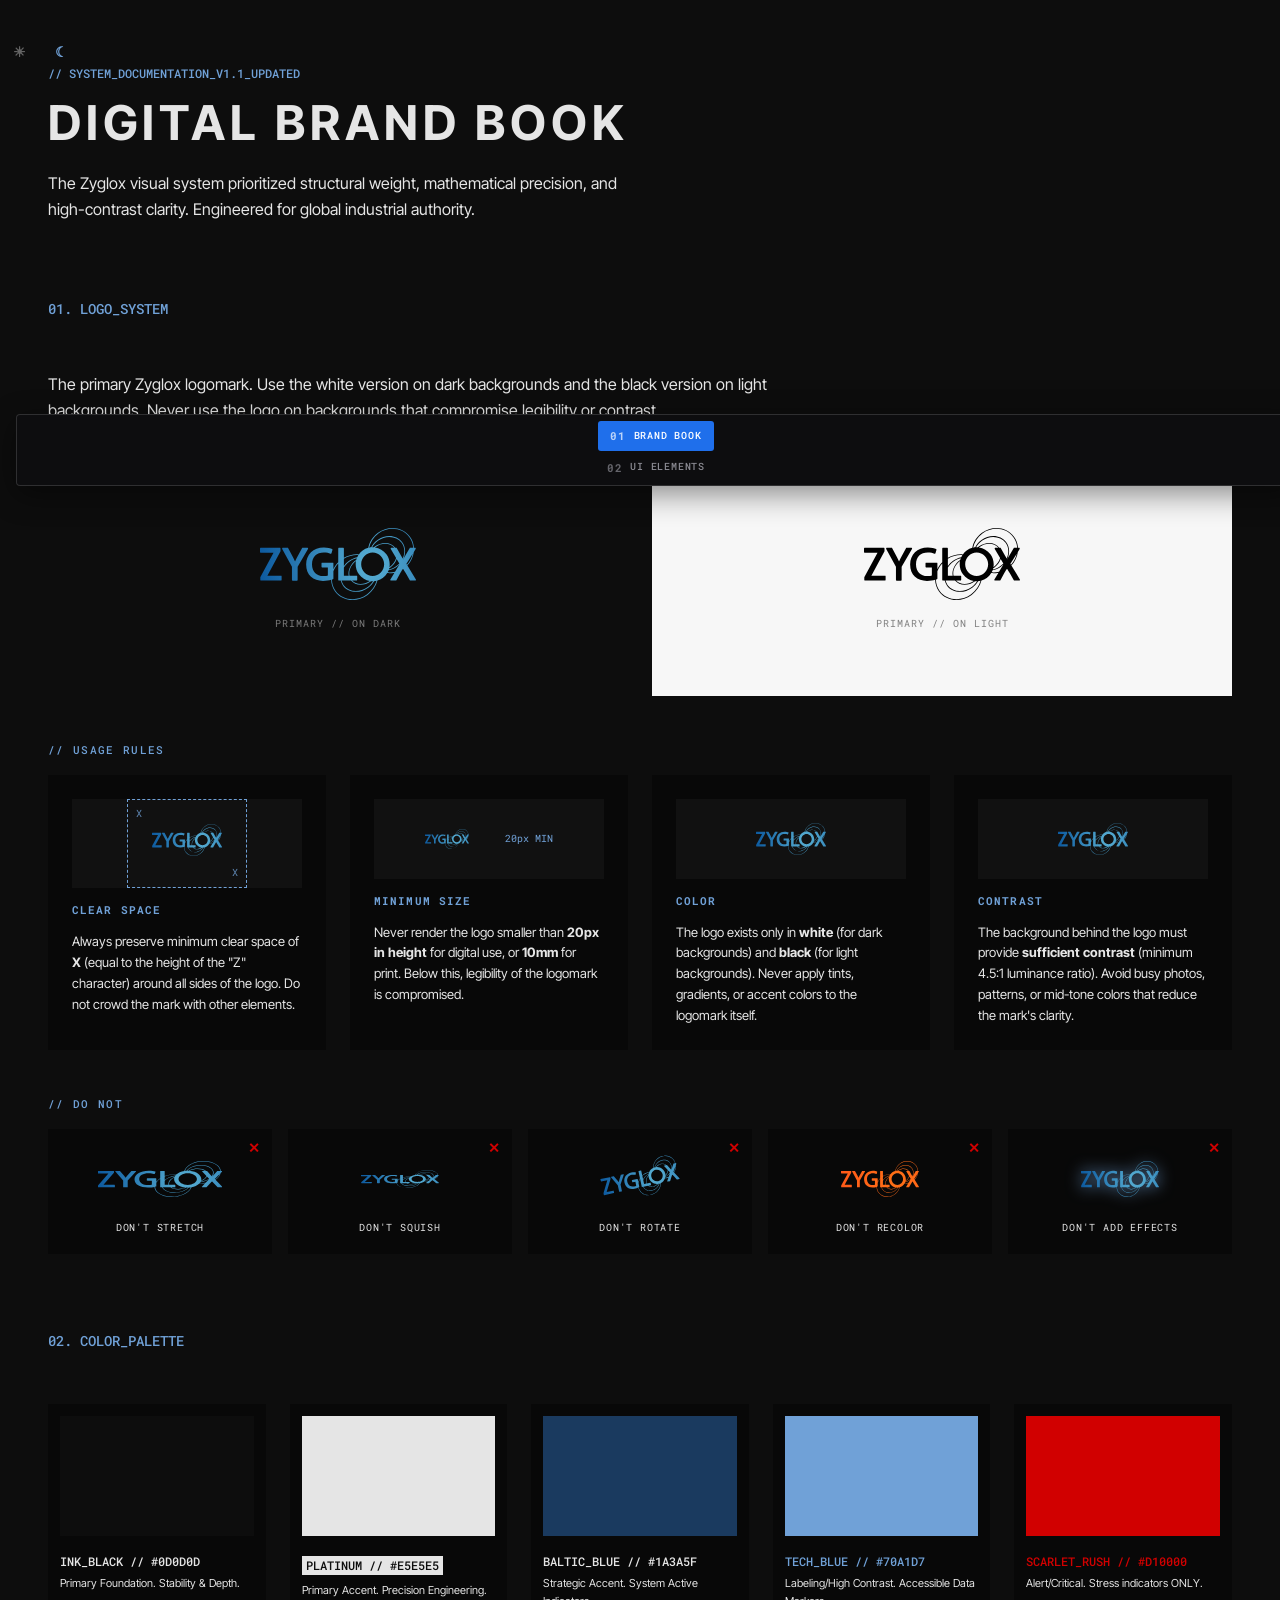
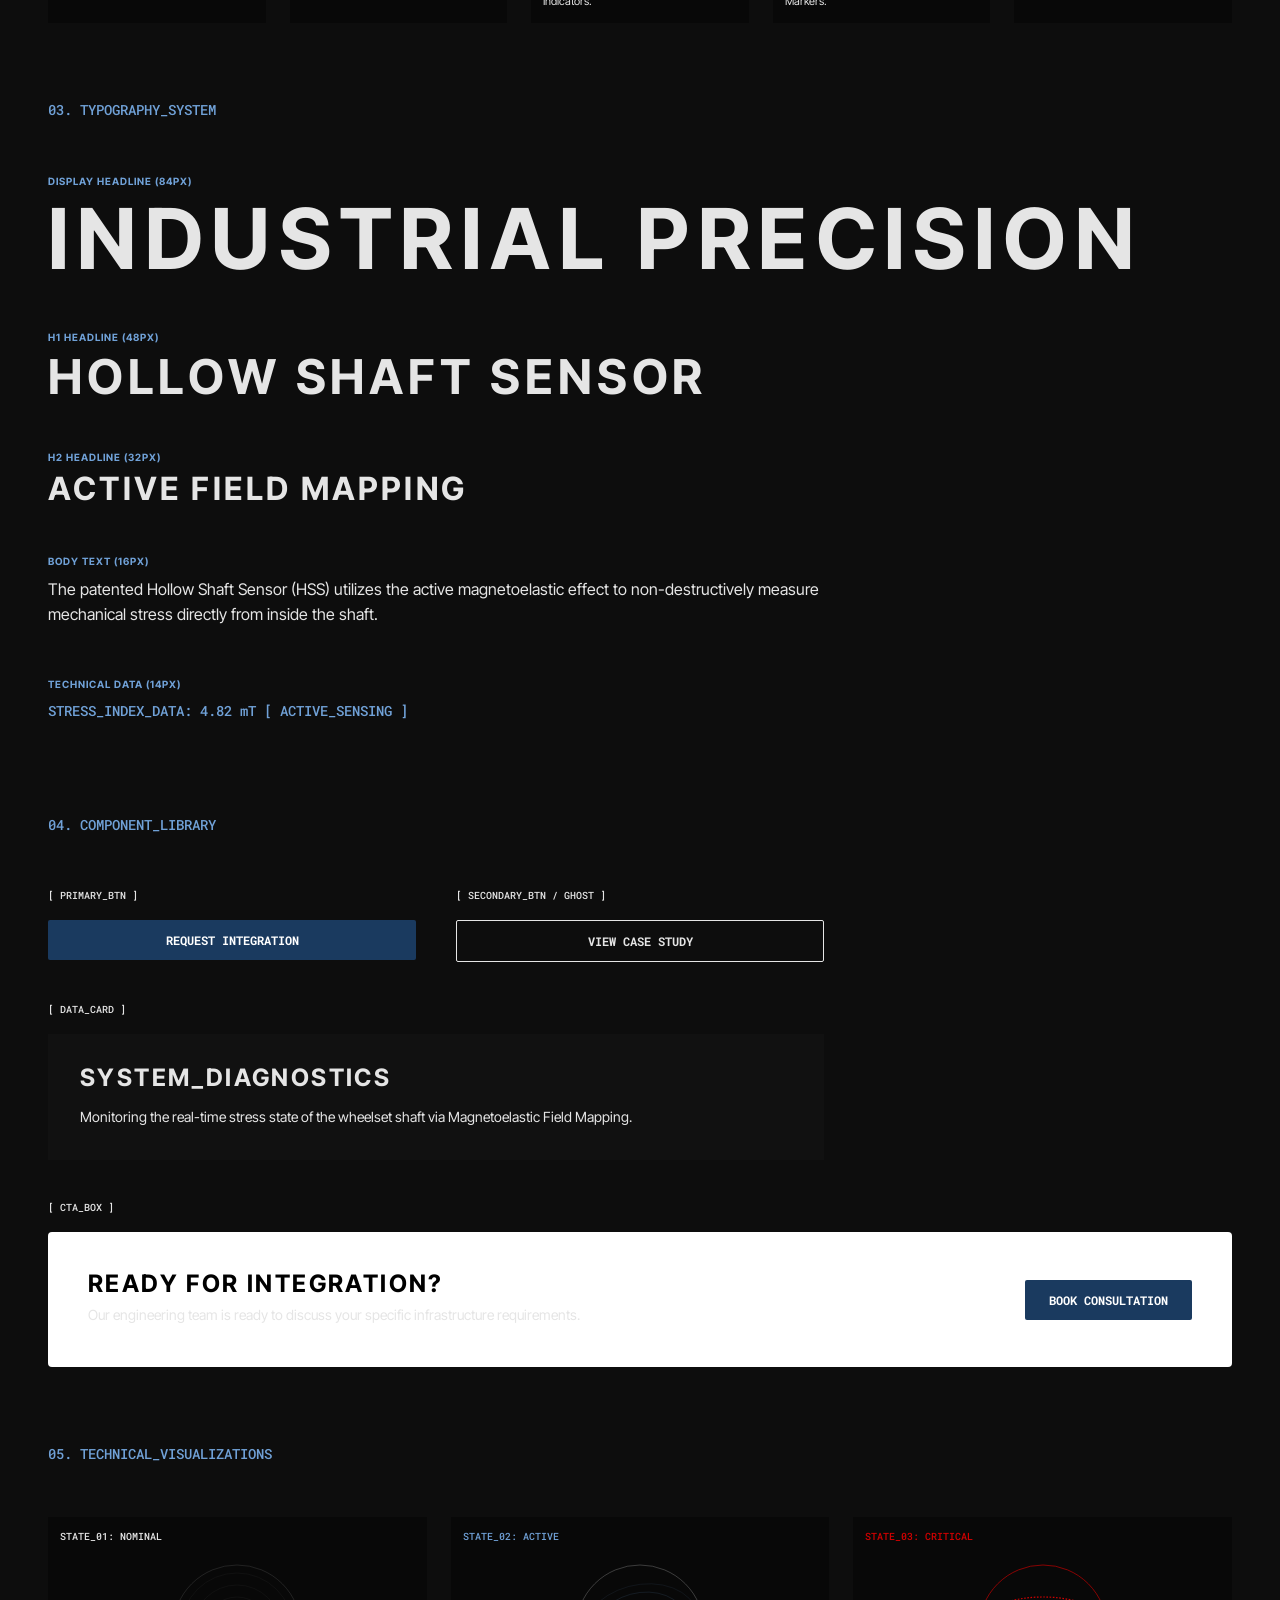
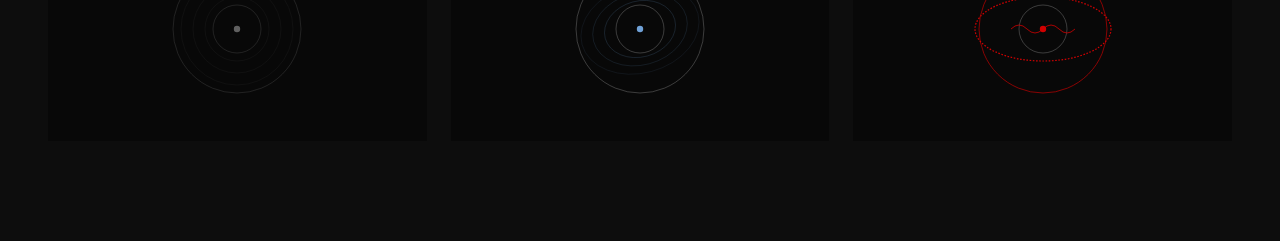
==== commit b7c3d844: "Deploy Zyglox brand book & UI elements to GitHub Pages - brand.html + ui-elements.html with bundled " ====
--- a/brand.html
+++ b/brand.html
@@ -1,268 +1,275 @@
 <!DOCTYPE html>
-<html lang="en" data-theme="auto">
+<html lang="en" data-theme="dark">
 <head>
     <meta charset="UTF-8">
     <meta name="viewport" content="width=device-width, initial-scale=1.0">
     <title>Zyglox | Digital Brand Book & Design System</title>
-    
+
     <link rel="preconnect" href="https://fonts.googleapis.com">
     <link rel="preconnect" href="https://fonts.gstatic.com" crossorigin>
-    <link href="https://fonts.googleapis.com/css2?family=Inter+Tight:wght@400;500;600;700&family=Roboto+Mono:wght@400;500;700&display=swap" rel="stylesheet">
-    
+    <link href="https://fonts.googleapis.com/css2?family=Inter+Tight:wght@400;700&family=Roboto+Mono:wght@400;500;700&display=swap" rel="stylesheet">
+
     <link rel="stylesheet" href="css/styles.css">
-    
+</head>
+<body class="brand-page">
+    <!-- ZX docs switcher (injected for GitHub Pages) -->
     <style>
-        /* ── Brand Book Specific Layout Styles ── */
-        
-        body { padding-block: 40px 100px; }
-
-        .doc-header { margin-block-end: calc(var(--grid-unit) * 6); }
-        .doc-header h1 { font-size: clamp(32px, 5vw, 48px); margin-block-start: 16px; }
-        .doc-lead { max-width: 600px; margin-block-start: 24px; color: var(--text-secondary); }
-
-        .section-header { margin-block-start: 80px; margin-block-end: 40px; border-bottom: 1px solid var(--border-subtle); padding-block-end: 16px; }
-
-        .color-grid { display: grid; grid-template-columns: repeat(auto-fill, minmax(200px, 1fr)); gap: 24px; }
-        .color-card { border: 1px solid var(--border-subtle); padding: 12px; background: var(--bg-primary); }
-        .color-swatch { height: 120px; width: 100%; margin-block-end: 16px; border: 1px solid rgba(128, 128, 128, 0.1); }
-        .color-label { font-family: 'Roboto Mono', monospace; font-size: 12px; margin-block-end: 4px; color: var(--text-primary); }
-        .color-desc { font-size: 11px; color: var(--text-secondary); }
-
-        .type-scale { display: flex; flex-direction: column; gap: 32px; }
-        .type-item { border-bottom: 1px solid var(--border-subtle); padding-block-end: 16px; }
-        
-        /* Fixed to use the new accessible accent text token */
-        .type-label { font-size: 10px; color: var(--text-accent); margin-block-end: 8px; font-weight: 700; text-transform: uppercase; letter-spacing: 0.1em; }
-        .type-preview { max-width: 800px; }
-
-        .component-grid { display: grid; grid-template-columns: repeat(auto-fill, minmax(300px, 1fr)); gap: 40px; }
-        .component-item { display: flex; flex-direction: column; align-items: flex-start; gap: 16px; }
-        .component-label { font-size: 10px; color: var(--text-secondary); }
-
-        .data-card { border: 1px solid var(--border-subtle); padding: 32px; background: var(--bg-secondary); width: 100%; }
-
-        .inverse-cta-box { background: var(--bg-inverse); padding: 40px; border-radius: 4px; display: flex; justify-content: space-between; align-items: center; gap: 24px; color: var(--text-inverse); width: 100%; }
-        .inverse-cta-box h3 { color: var(--text-inverse); margin-block-end: 8px; font-size: 24px; }
-        .inverse-cta-box p { color: var(--text-inverse); opacity: 0.7; font-size: 14px; }
-
-        .viz-showcase { display: grid; grid-template-columns: repeat(auto-fit, minmax(250px, 1fr)); gap: 24px; }
-        .viz-card { border: 1px solid var(--border-subtle); background: var(--bg-secondary); padding: 32px; display: flex; flex-direction: column; align-items: center; gap: 24px; position: relative; }
-        .viz-label { font-family: 'Roboto Mono', monospace; font-size: 10px; position: absolute; top: 12px; left: 12px; }
-
-        .theme-toggle { position: fixed; top: 16px; right: 24px; z-index: 100; background: var(--bg-secondary); border: 1px solid var(--border-strong); color: var(--text-primary); padding: 8px 16px; font-family: 'Roboto Mono', monospace; font-weight: 700; font-size: 11px; letter-spacing: 0.08em; cursor: pointer; transition: all 0.3s ease; }
-        .theme-toggle:hover { background: var(--text-primary); color: var(--bg-primary); }
-
-        /* Data Theme Overrides for Manual Toggle */
-        [data-theme="light"] {
-            --bg-primary: var(--color-white);
-            --bg-secondary: var(--color-gray-100);
-            --bg-inverse: var(--color-gray-900);
-            --text-primary: var(--color-gray-900);
-            --text-secondary: var(--color-gray-500);
-            --text-inverse: var(--color-white);
-            --text-accent: var(--color-brand-baltic);
-            --text-critical: #B80000;
-            --border-subtle: var(--color-gray-200);
-            --border-strong: var(--color-gray-800);
-        }
-
-        [data-theme="dark"] {
-            --bg-primary: #121212;
-            --bg-secondary: #1E1E1E;
-            --bg-inverse: var(--color-gray-100);
-            --text-primary: var(--color-gray-100);
-            --text-secondary: #A0A0A0;
-            --text-inverse: var(--color-gray-900);
-            --text-accent: var(--color-brand-tech);
-            --text-critical: #FF6666;
-            --border-subtle: #2A2A2A;
-            --border-strong: var(--color-gray-200);
+        .zx-switcher{position:fixed;left:16px;top:50%;transform:translateY(-50%);z-index:9999;
+            display:flex;flex-direction:column;gap:2px;padding:6px;border-radius:4px;
+            font-family:'Roboto Mono',monospace;
+            background:#0d0d0f;border:1px solid rgba(255,255,255,.14);
+            box-shadow:0 8px 30px rgba(0,0,0,.45);}
+        :root[data-theme="light"] .zx-switcher{background:#f4f4f5;border-color:rgba(0,0,0,.12);
+            box-shadow:0 8px 30px rgba(0,0,0,.12);}
+        .zx-sw-link{display:flex;align-items:center;gap:8px;padding:9px 12px;border-radius:3px;
+            text-decoration:none;color:#8a8a92;line-height:1.05;transition:all .15s ease;}
+        .zx-sw-num{font-size:11px;font-weight:700;letter-spacing:.05em;opacity:.7;}
+        .zx-sw-label{font-size:10px;font-weight:500;letter-spacing:.08em;white-space:nowrap;}
+        .zx-sw-link:hover{color:#fff;background:rgba(255,255,255,.06);}
+        :root[data-theme="light"] .zx-sw-link:hover{color:#000;background:rgba(0,0,0,.05);}
+        .zx-switcher[data-page="brand"] .zx-sw-link[data-t="brand"],
+        .zx-switcher[data-page="ui"] .zx-sw-link[data-t="ui"]{
+            color:#fff;background:var(--accent,#0af);background:#1f6feb;}
+        :root[data-theme="light"] .zx-switcher[data-page="brand"] .zx-sw-link[data-t="brand"],
+        :root[data-theme="light"] .zx-switcher[data-page="ui"] .zx-sw-link[data-t="ui"]{color:#fff;}
+        @media(max-width:760px){
+            .zx-switcher{left:0;right:0;bottom:0;top:auto;transform:none;flex-direction:row;
+                border-radius:0;justify-content:center;gap:4px;}
+            .zx-sw-label{font-size:11px;}
         }
     </style>
-</head>
-<body>
-
-    <button class="theme-toggle" id="themeToggle" aria-label="Toggle Dark Mode">◑ AUTO</button>
-
-    <main class="container">
-        <header class="doc-header">
-            <p class="mono type-label">// SYSTEM_DOCUMENTATION_V1.1_UPDATED</p>
-            <h1>DIGITAL BRAND BOOK</h1>
-            <p class="doc-lead">The Zyglox visual system prioritized structural weight, mathematical precision, and high-contrast clarity. Engineered for global industrial authority.</p>
-        </header>
-
-        <section>
-            <div class="section-header">
-                <h2 class="mono type-label">01. COLOR_PALETTE</h2>
-            </div>
-            <div class="color-grid">
-                <div class="color-card">
-                    <div class="color-swatch" style="background: var(--color-gray-900);"></div>
-                    <div class="color-label">INK_BLACK // #0D0D0D</div>
-                    <p class="color-desc">Primary Foundation. Stability & Depth.</p>
-                </div>
-                <div class="color-card">
-                    <div class="color-swatch" style="background: var(--color-gray-200);"></div>
-                    <div class="color-label">PLATINUM // #E8E8E8</div>
-                    <p class="color-desc">Primary Accent. Precision Engineering.</p>
-                </div>
-                <div class="color-card">
-                    <div class="color-swatch" style="background: var(--color-brand-baltic);"></div>
-                    <div class="color-label">BALTIC_BLUE // #1A3A5F</div>
-                    <p class="color-desc">Strategic Accent. System Active Indicators.</p>
-                </div>
-                <div class="color-card">
-                    <div class="color-swatch" style="background: var(--color-brand-tech);"></div>
-                    <div class="color-label" style="color: var(--text-accent);">TECH_BLUE // #70A1D7</div>
-                    <p class="color-desc">Labeling/High Contrast. Accessible Data Markers.</p>
-                </div>
-                <div class="color-card">
-                    <div class="color-swatch" style="background: var(--color-brand-accent);"></div>
-                    <div class="color-label" style="color: var(--text-critical);">SCARLET_RUSH // #D10000</div>
-                    <p class="color-desc">Alert/Critical. Stress indicators ONLY.</p>
-                </div>
-            </div>
-        </section>
-
-        <section>
-            <div class="section-header">
-                <h2 class="mono type-label">02. TYPOGRAPHY_SYSTEM</h2>
-            </div>
-            <div class="type-scale">
-                <div class="type-item">
-                    <div class="type-label">Display Headline (84px)</div>
-                    <h1 style="font-size: clamp(48px, 8vw, 84px);">INDUSTRIAL PRECISION</h1>
-                </div>
-                <div class="type-item">
-                    <div class="type-label">H1 Headline (48px)</div>
-                    <h2 style="font-size: clamp(32px, 5vw, 48px);">HOLLOW SHAFT SENSOR</h2>
-                </div>
-                <div class="type-item">
-                    <div class="type-label">H2 Headline (32px)</div>
-                    <h3 style="font-size: clamp(24px, 4vw, 32px);">ACTIVE FIELD MAPPING</h3>
-                </div>
-                <div class="type-item">
-                    <div class="type-label">Body Text (16px)</div>
-                    <p class="type-preview">The patented Hollow Shaft Sensor (HWS) utilizes the active inverse magnetostrictive effect to non-destructively measure mechanical stress directly from inside the shaft.</p>
-                </div>
-                <div class="type-item">
-                    <div class="type-label">Technical Data (14px)</div>
-                    <p class="mono" style="font-size: 14px; color: var(--text-accent);">STRESS_INDEX_DATA: 4.82 mT [ ACTIVE_SENSING ]</p>
-                </div>
-            </div>
-        </section>
-
-       <section>
-            <div class="section-header">
-                <h2 class="mono type-label">03. COMPONENT_LIBRARY</h2>
-            </div>
-            <div class="component-grid">
-                
-                <div class="component-item">
-                    <div class="mono component-label">[ PRIMARY_BTN ]</div>
-                    <button class="btn btn--primary">REQUEST INTEGRATION <span class="arrow">→</span></button>
-                </div>
-                
-                <div class="component-item">
-                    <div class="mono component-label">[ SECONDARY_BTN ]</div>
-                    <button class="btn btn--secondary">VIEW CASE STUDY</button>
-                </div>
-                
-                <div class="component-item" style="grid-column: 1 / -1;">
-                    <div class="mono component-label">[ DATA_CARD ]</div>
-                    <article class="data-card">
-                        <h3 style="font-size: 24px; margin-block-end: 16px;">SYSTEM_DIAGNOSTICS</h3>
-                        <p style="color: var(--text-secondary);">Monitoring the real-time stress state of the wheelset shaft via Inverse Magnetostrictive Field Mapping.</p>
-                    </article>
-                </div>
-                
-                <div class="component-item" style="grid-column: 1 / -1;">
-                    <div class="mono component-label">[ INVERSE_CTA_BOX ]</div>
-                    
-                    <div class="inverse-cta-box">
-                        <div>
-                            <h3>READY FOR INTEGRATION?</h3>
-                            <p>Our engineering team is ready to discuss your specific infrastructure requirements.</p>
-                        </div>
-                        <button class="btn btn--baltic">BOOK CONSULTATION</button>
+    <nav class="zx-switcher" data-page="brand" aria-label="Documentation switcher">
+        <a href="brand.html" class="zx-sw-link" data-t="brand"><span class="zx-sw-num">01</span><span class="zx-sw-label">BRAND&nbsp;BOOK</span></a>
+        <a href="ui-elements.html" class="zx-sw-link" data-t="ui"><span class="zx-sw-num">02</span><span class="zx-sw-label">UI&nbsp;ELEMENTS</span></a>
+    </nav>
+
+
+    <div class="theme-switch" role="group" aria-label="Theme toggle">
+        <button class="theme-switch-btn" data-theme-set="light" aria-label="Light mode">☀</button>
+        <button class="theme-switch-btn" data-theme-set="dark" aria-label="Dark mode">☾</button>
+    </div>
+
+    <div class="container">
+        <p class="mono brand-system-tag">// SYSTEM_DOCUMENTATION_V1.1_UPDATED</p>
+        <h1 class="brand-title">DIGITAL BRAND BOOK</h1>
+        <p class="brand-intro">The Zyglox visual system prioritized structural weight, mathematical precision, and high-contrast clarity. Engineered for global industrial authority.</p>
+
+        <!-- 1. Logo System -->
+        <div class="section-header">
+            <h2 class="mono section-heading">01. LOGO_SYSTEM</h2>
+        </div>
+
+        <p class="type-body" style="margin-bottom: 40px;">
+            The primary Zyglox logomark. Use the white version on dark backgrounds and the black version on light backgrounds. Never use the logo on backgrounds that compromise legibility or contrast.
+        </p>
+
+        <div class="logo-showcase">
+            <div class="logo-card logo-card--dark">
+                <img src="assets/logo/kdZyglox_1.svg" alt="Zyglox logo on dark background">
+                <span class="logo-card-label">PRIMARY // ON DARK</span>
+            </div>
+            <div class="logo-card logo-card--light">
+                <img src="assets/logo/kdZyglox_1.svg" alt="Zyglox logo on light background">
+                <span class="logo-card-label">PRIMARY // ON LIGHT</span>
+            </div>
+        </div>
+
+        <h3 class="mono brand-subsection">// USAGE RULES</h3>
+
+        <div class="logo-rules">
+            <div class="logo-rule-card">
+                <div class="logo-rule-demo logo-rule-demo--clearspace">
+                    <div class="clearspace-frame">
+                        <img src="assets/logo/kdZyglox_1.svg" alt="Clear space demonstration">
                     </div>
-
-                </div>
-                
-            </div>
-        </section>
-
-        <section>
-            <div class="section-header">
-                <h2 class="mono type-label">04. TECHNICAL_VISUALIZATIONS</h2>
-            </div>
-            <div class="viz-showcase">
-                <div class="viz-card">
-                    <div class="viz-label" style="color: var(--text-secondary);">STATE_01: NOMINAL</div>
-                    <svg viewBox="0 0 200 200" width="160" height="160">
-                        <circle cx="100" cy="100" r="80" fill="none" stroke="var(--text-primary)" stroke-width="0.5" opacity="0.3"/>
-                        <circle cx="100" cy="100" r="30" fill="none" stroke="var(--text-primary)" stroke-width="0.5" opacity="0.3"/>
-                        <circle cx="100" cy="100" r="40" fill="none" stroke="var(--text-primary)" stroke-width="0.5" opacity="0.1" />
-                        <circle cx="100" cy="100" r="55" fill="none" stroke="var(--text-primary)" stroke-width="0.5" opacity="0.1" />
-                        <circle cx="100" cy="100" r="70" fill="none" stroke="var(--text-primary)" stroke-width="0.5" opacity="0.1" />
-                        <circle cx="100" cy="100" r="4" fill="var(--text-primary)" opacity="0.4" />
-                    </svg>
-                </div>
-                <div class="viz-card" style="border-color: var(--color-brand-baltic);">
-                    <div class="viz-label" style="color: var(--text-accent);">STATE_02: ACTIVE</div>
-                    <svg viewBox="0 0 200 200" width="160" height="160">
-                        <circle cx="100" cy="100" r="80" fill="none" stroke="var(--text-primary)" stroke-width="0.5" opacity="0.6"/>
-                        <circle cx="100" cy="100" r="30" fill="none" stroke="var(--text-primary)" stroke-width="0.5" opacity="0.6"/>
-                        <ellipse cx="100" cy="100" rx="45" ry="35" fill="none" stroke="var(--color-brand-tech)" stroke-width="0.5" opacity="0.4" transform="rotate(-15 100 100)" />
-                        <ellipse cx="100" cy="100" rx="60" ry="45" fill="none" stroke="var(--color-brand-tech)" stroke-width="0.5" opacity="0.3" transform="rotate(-15 100 100)" />
-                        <ellipse cx="100" cy="100" rx="75" ry="55" fill="none" stroke="var(--color-brand-tech)" stroke-width="0.5" opacity="0.2" transform="rotate(-15 100 100)" />
-                        <circle cx="100" cy="100" r="4" fill="var(--color-brand-tech)" />
-                    </svg>
-                </div>
-                <div class="viz-card" style="border-color: var(--color-brand-accent);">
-                    <div class="viz-label" style="color: var(--text-critical);">STATE_03: CRITICAL</div>
-                    <svg viewBox="0 0 200 200" width="160" height="160">
-                        <circle cx="100" cy="100" r="80" fill="none" stroke="var(--color-brand-accent)" stroke-width="1" opacity="0.8"/>
-                        <circle cx="100" cy="100" r="30" fill="none" stroke="var(--text-primary)" stroke-width="0.5" opacity="0.6"/>
-                        <path d="M 60 100 Q 70 90 80 100 Q 90 110 100 100 Q 110 90 120 100 Q 130 110 140 100" fill="none" stroke="var(--color-brand-accent)" stroke-width="1" />
-                        <ellipse cx="100" cy="100" rx="85" ry="40" fill="none" stroke="var(--color-brand-accent)" stroke-width="1.5" stroke-dasharray="2 2" />
-                        <circle cx="100" cy="100" r="4" fill="var(--color-brand-accent)" />
-                    </svg>
-                </div>
-            </div>
-        </section>
-
-    </main>
-
-    <script>
-        document.addEventListener('DOMContentLoaded', () => {
-            const toggleBtn = document.getElementById('themeToggle');
-            const rootHtml = document.documentElement;
-            
-            const savedTheme = localStorage.getItem('zyglox-theme');
-            const systemDark = window.matchMedia('(prefers-color-scheme: dark)').matches;
-            let currentTheme = savedTheme || (systemDark ? 'dark' : 'light');
-            
-            const applyTheme = (theme) => {
-                rootHtml.setAttribute('data-theme', theme);
-                toggleBtn.textContent = theme === 'dark' ? '◑ DARK' : '◐ LIGHT';
-            };
-
-            applyTheme(currentTheme);
-
-            toggleBtn.addEventListener('click', () => {
-                currentTheme = currentTheme === 'light' ? 'dark' : 'light';
-                localStorage.setItem('zyglox-theme', currentTheme);
-                applyTheme(currentTheme);
-            });
-
-            window.matchMedia('(prefers-color-scheme: dark)').addEventListener('change', (e) => {
-                if (!localStorage.getItem('zyglox-theme')) { 
-                    currentTheme = e.matches ? 'dark' : 'light';
-                    applyTheme(currentTheme);
-                }
-            });
-        });
-    </script>
+                </div>
+                <h3>CLEAR SPACE</h3>
+                <p>Always preserve minimum clear space of <strong>X</strong> (equal to the height of the "Z" character) around all sides of the logo. Do not crowd the mark with other elements.</p>
+            </div>
+
+            <div class="logo-rule-card">
+                <div class="logo-rule-demo logo-rule-demo--minsize">
+                    <img src="assets/logo/kdZyglox_1.svg" alt="Minimum size">
+                    <span class="minsize-label">20px MIN</span>
+                </div>
+                <h3>MINIMUM SIZE</h3>
+                <p>Never render the logo smaller than <strong>20px in height</strong> for digital use, or <strong>10mm</strong> for print. Below this, legibility of the logomark is compromised.</p>
+            </div>
+
+            <div class="logo-rule-card">
+                <div class="logo-rule-demo">
+                    <img src="assets/logo/kdZyglox_1.svg" alt="Color variants">
+                </div>
+                <h3>COLOR</h3>
+                <p>The logo exists only in <strong>white</strong> (for dark backgrounds) and <strong>black</strong> (for light backgrounds). Never apply tints, gradients, or accent colors to the logomark itself.</p>
+            </div>
+
+            <div class="logo-rule-card">
+                <div class="logo-rule-demo">
+                    <img src="assets/logo/kdZyglox_1.svg" alt="Background contrast">
+                </div>
+                <h3>CONTRAST</h3>
+                <p>The background behind the logo must provide <strong>sufficient contrast</strong> (minimum 4.5:1 luminance ratio). Avoid busy photos, patterns, or mid-tone colors that reduce the mark's clarity.</p>
+            </div>
+        </div>
+
+        <h3 class="mono brand-subsection" style="margin-top: 16px;">// DO NOT</h3>
+
+        <div class="logo-donts">
+            <div class="logo-dont logo-dont--stretch">
+                <img src="assets/logo/kdZyglox_1.svg" alt="Do not stretch">
+                <span class="logo-dont-label">DON'T STRETCH</span>
+            </div>
+            <div class="logo-dont logo-dont--squish">
+                <img src="assets/logo/kdZyglox_1.svg" alt="Do not squish">
+                <span class="logo-dont-label">DON'T SQUISH</span>
+            </div>
+            <div class="logo-dont logo-dont--rotate">
+                <img src="assets/logo/kdZyglox_1.svg" alt="Do not rotate">
+                <span class="logo-dont-label">DON'T ROTATE</span>
+            </div>
+            <div class="logo-dont logo-dont--recolor">
+                <img src="assets/logo/kdZyglox_1.svg" alt="Do not recolor">
+                <span class="logo-dont-label">DON'T RECOLOR</span>
+            </div>
+            <div class="logo-dont logo-dont--shadow">
+                <img src="assets/logo/kdZyglox_1.svg" alt="Do not add effects">
+                <span class="logo-dont-label">DON'T ADD EFFECTS</span>
+            </div>
+        </div>
+
+        <!-- 2. Color Palette -->
+        <div class="section-header">
+            <h2 class="mono section-heading">02. COLOR_PALETTE</h2>
+        </div>
+        <div class="color-grid">
+            <div class="color-card">
+                <div class="color-swatch swatch-ink-black"></div>
+                <div class="mono color-name">INK_BLACK // #0D0D0D</div>
+                <p class="color-desc">Primary Foundation. Stability & Depth.</p>
+            </div>
+            <div class="color-card">
+                <div class="color-swatch swatch-platinum"></div>
+                <div class="mono color-name color-name--inverted">PLATINUM // #E5E5E5</div>
+                <p class="color-desc">Primary Accent. Precision Engineering.</p>
+            </div>
+            <div class="color-card">
+                <div class="color-swatch swatch-baltic-blue"></div>
+                <div class="mono color-name">BALTIC_BLUE // #1A3A5F</div>
+                <p class="color-desc">Strategic Accent. System Active Indicators.</p>
+            </div>
+            <div class="color-card">
+                <div class="color-swatch swatch-tech-blue"></div>
+                <div class="mono color-name color-name--tech-blue">TECH_BLUE // #70A1D7</div>
+                <p class="color-desc">Labeling/High Contrast. Accessible Data Markers.</p>
+            </div>
+            <div class="color-card color-card--scarlet">
+                <div class="color-swatch swatch-scarlet-rush"></div>
+                <div class="mono color-name color-name--scarlet">SCARLET_RUSH // #D10000</div>
+                <p class="color-desc">Alert/Critical. Stress indicators ONLY.</p>
+            </div>
+        </div>
+
+        <!-- 2. Typography -->
+        <div class="section-header">
+            <h2 class="mono section-heading">03. TYPOGRAPHY_SYSTEM</h2>
+        </div>
+        <div class="type-scale">
+            <div class="type-item">
+                <div class="type-label">Display Headline (84px)</div>
+                <h1 class="type-display">INDUSTRIAL PRECISION</h1>
+            </div>
+            <div class="type-item">
+                <div class="type-label">H1 Headline (48px)</div>
+                <h1 class="type-h1">HOLLOW SHAFT SENSOR</h1>
+            </div>
+            <div class="type-item">
+                <div class="type-label">H2 Headline (32px)</div>
+                <h2 class="type-h2">ACTIVE FIELD MAPPING</h2>
+            </div>
+            <div class="type-item">
+                <div class="type-label">Body Text (16px)</div>
+                <p class="type-body">The patented Hollow Shaft Sensor (HSS) utilizes the active magnetoelastic effect to non-destructively measure mechanical stress directly from inside the shaft.</p>
+            </div>
+            <div class="type-item">
+                <div class="type-label">Technical Data (14px)</div>
+                <p class="mono type-data">STRESS_INDEX_DATA: 4.82 mT [ ACTIVE_SENSING ]</p>
+            </div>
+        </div>
+
+        <!-- 3. UI Components -->
+        <div class="section-header">
+            <h2 class="mono section-heading">04. COMPONENT_LIBRARY</h2>
+        </div>
+        <div class="component-grid">
+            <div class="component-item">
+                <div class="mono component-label">[ PRIMARY_BTN ]</div>
+                <button class="cta-btn">REQUEST INTEGRATION</button>
+            </div>
+            <div class="component-item">
+                <div class="mono component-label">[ SECONDARY_BTN / GHOST ]</div>
+                <button class="btn-secondary">VIEW CASE STUDY</button>
+            </div>
+            <div class="component-item component-item--wide">
+                <div class="mono component-label">[ DATA_CARD ]</div>
+                <div class="data-card">
+                    <h3 class="data-card-title">SYSTEM_DIAGNOSTICS</h3>
+                    <p class="data-card-text">Monitoring the real-time stress state of the wheelset shaft via Magnetoelastic Field Mapping.</p>
+                </div>
+            </div>
+            <div class="component-item component-item--full">
+                <div class="mono component-label">[ CTA_BOX ]</div>
+                <div class="cta-box">
+                    <div>
+                        <h3 class="cta-box-title">READY FOR INTEGRATION?</h3>
+                        <p class="cta-box-text">Our engineering team is ready to discuss your specific infrastructure requirements.</p>
+                    </div>
+                    <button class="btn-cta-box">BOOK CONSULTATION</button>
+                </div>
+            </div>
+        </div>
+
+        <!-- 4. Visualizations -->
+        <div class="section-header">
+            <h2 class="mono section-heading">05. TECHNICAL_VISUALIZATIONS</h2>
+        </div>
+        <div class="viz-showcase">
+            <div class="viz-card">
+                <div class="mono viz-label">STATE_01: NOMINAL</div>
+                <svg class="viz-svg" viewBox="0 0 200 200" width="160" height="160">
+                    <circle cx="100" cy="100" r="80" fill="none" stroke="currentColor" stroke-width="0.5" opacity="0.3"/>
+                    <circle cx="100" cy="100" r="30" fill="none" stroke="currentColor" stroke-width="0.5" opacity="0.3"/>
+                    <circle cx="100" cy="100" r="40" fill="none" stroke="currentColor" stroke-width="0.5" opacity="0.1"/>
+                    <circle cx="100" cy="100" r="55" fill="none" stroke="currentColor" stroke-width="0.5" opacity="0.1"/>
+                    <circle cx="100" cy="100" r="70" fill="none" stroke="currentColor" stroke-width="0.5" opacity="0.1"/>
+                    <circle cx="100" cy="100" r="4" fill="currentColor" opacity="0.4"/>
+                </svg>
+            </div>
+            <div class="viz-card viz-card--active">
+                <div class="mono viz-label viz-label--active">STATE_02: ACTIVE</div>
+                <svg class="viz-svg" viewBox="0 0 200 200" width="160" height="160">
+                    <circle cx="100" cy="100" r="80" fill="none" stroke="currentColor" stroke-width="0.5" opacity="0.6"/>
+                    <circle cx="100" cy="100" r="30" fill="none" stroke="currentColor" stroke-width="0.5" opacity="0.6"/>
+                    <ellipse cx="100" cy="100" rx="45" ry="35" fill="none" stroke="var(--tech-blue)" stroke-width="0.5" opacity="0.4" transform="rotate(-15 100 100)"/>
+                    <ellipse cx="100" cy="100" rx="60" ry="45" fill="none" stroke="var(--tech-blue)" stroke-width="0.5" opacity="0.3" transform="rotate(-15 100 100)"/>
+                    <ellipse cx="100" cy="100" rx="75" ry="55" fill="none" stroke="var(--tech-blue)" stroke-width="0.5" opacity="0.2" transform="rotate(-15 100 100)"/>
+                    <circle cx="100" cy="100" r="4" fill="var(--tech-blue)"/>
+                </svg>
+            </div>
+            <div class="viz-card viz-card--critical">
+                <div class="mono viz-label viz-label--critical">STATE_03: CRITICAL</div>
+                <svg class="viz-svg" viewBox="0 0 200 200" width="160" height="160">
+                    <circle cx="100" cy="100" r="80" fill="none" stroke="var(--scarlet-rush)" stroke-width="1" opacity="0.8"/>
+                    <circle cx="100" cy="100" r="30" fill="none" stroke="currentColor" stroke-width="0.5" opacity="0.6"/>
+                    <path d="M 60 100 Q 70 90 80 100 Q 90 110 100 100 Q 110 90 120 100 Q 130 110 140 100" fill="none" stroke="var(--scarlet-rush)" stroke-width="1"/>
+                    <ellipse cx="100" cy="100" rx="85" ry="40" fill="none" stroke="var(--scarlet-rush)" stroke-width="1.5" stroke-dasharray="2 2"/>
+                    <circle cx="100" cy="100" r="4" fill="var(--scarlet-rush)"/>
+                </svg>
+            </div>
+        </div>
+    </div>
+
+    <script src="js/theme-toggle.js"></script>
+
 </body>
 </html>
--- a/css/styles.css
+++ b/css/styles.css
@@ -0,0 +1,1593 @@
+/* ═══════════════════════════════════════════════
+   1. DESIGN SYSTEM TOKENS (March 2026 Standards)
+   ═══════════════════════════════════════════════ */
+
+:root {
+    /* --- BASE PALETTE (Absolute Colors) --- */
+    --c-ink-black: #0D0D0D;
+    --c-platinum: #E5E5E5;
+    --c-baltic-blue: #1A3A5F;
+    --c-tech-blue: #70A1D7;
+    --c-scarlet-rush: #D10000;
+    --c-white: #ffffff;
+    --c-true-black: #000000;
+
+    /* --- SEMANTIC TOKENS (Native Theming via light-dark()) --- */
+    color-scheme: light dark;
+
+    --bg-page:          light-dark(var(--c-white), var(--c-ink-black));
+    --text-primary:     light-dark(#1A1A1A, var(--c-platinum));
+    --bg-card:          light-dark(#F7F7F7, #080808);
+    --bg-card-elevated: light-dark(#EFEFEF, #111111);
+
+    /* --- RELATIVE COLOR OPACITIES (RCS) --- */
+    --text-muted:    rgb(from var(--text-primary) r g b / 85%);
+    --text-dim:      rgb(from var(--text-primary) r g b / 95%);
+    --border-subtle: rgb(from var(--text-primary) r g b / 15%);
+    --border-faint:  rgb(from var(--text-primary) r g b / 10%);
+    --border-ghost:  rgb(from var(--text-primary) r g b / 5%);
+
+    /* --- COMPONENT TOKENS --- */
+    --accent-label:   light-dark(var(--c-baltic-blue), var(--c-tech-blue));
+    --nav-bg:         rgb(from var(--bg-page) r g b / 90%);
+    --dropdown-bg:    rgb(from var(--bg-page) r g b / 98%);
+    --dropdown-hover: rgb(from var(--c-baltic-blue) r g b / 12%);
+    --bg-form:        rgb(from var(--text-primary) r g b / 3%);
+    --bg-form-focus:  rgb(from var(--text-primary) r g b / 6%);
+
+    --toggle-bg:  rgb(from var(--bg-page) r g b / 95%);
+    --track-bg:   rgb(from var(--text-primary) r g b / 15%);
+    --thumb-bg:   light-dark(var(--c-baltic-blue), var(--c-platinum));
+
+    --cta-box-bg:       light-dark(var(--c-baltic-blue), var(--c-white));
+    --cta-box-text:     light-dark(var(--c-white), var(--c-true-black));
+    --cta-box-sub:      rgb(from var(--cta-box-text) r g b / 70%);
+    --cta-box-btn-bg:   light-dark(var(--c-white), var(--c-baltic-blue));
+    --cta-box-btn-text: light-dark(var(--c-baltic-blue), var(--c-white));
+
+    /* --- BACKWARD-COMPAT ALIASES (theme-responsive) --- */
+    /* Inline styles in HTML using these will still adapt to the active theme */
+    --platinum:     light-dark(#1A1A1A, #E5E5E5);
+    --ink-black:    light-dark(#FFFFFF, #0D0D0D);
+    --baltic-blue:  var(--c-baltic-blue);
+    --tech-blue:    var(--c-tech-blue);
+    --scarlet-rush: var(--c-scarlet-rush);
+    --white:        var(--c-white);
+
+    /* --- LAYOUT CONSTANTS --- */
+    --nav-height:  72px;
+    --grid-unit:   8px;
+    --border-width: 0.5px;
+
+    /* --- ASSETS --- */
+    --partner-siemens:  url('../assets/partners/siemens.svg');
+    --partner-oebb:     url('../assets/partners/oebb.svg');
+    --partner-avl:      url('../assets/shared/logos/avl.svg');
+    --partner-alstom:   url('../assets/partners/alstom.svg');
+    --partner-westbahn: url('../assets/partners/westbahn.svg');
+    --viz-radsatz:      url('../assets/products/radsatz.png');
+}
+
+/* Manual theme override via JS data-attribute */
+html[data-theme="light"] { color-scheme: light; }
+html[data-theme="dark"]  { color-scheme: dark; }
+
+
+/* ═══════════════════════════════════════════════
+   2. GLOBAL RESETS & TYPOGRAPHY
+   ═══════════════════════════════════════════════ */
+
+* { margin: 0; padding: 0; box-sizing: border-box; }
+
+:focus-visible {
+    outline: 2px solid var(--c-tech-blue);
+    outline-offset: 2px;
+}
+
+body {
+    background-color: var(--bg-page);
+    color: var(--text-primary);
+    font-family: 'Inter Tight', sans-serif;
+    line-height: 1.6;
+    -webkit-font-smoothing: antialiased;
+    transition: background-color 0.4s, color 0.4s;
+}
+
+h1, h2, h3 {
+    font-weight: 700;
+    text-transform: uppercase;
+    letter-spacing: 0.1em;
+    line-height: 1;
+    color: var(--text-primary);
+    transition: color 0.4s;
+}
+
+.mono {
+    font-family: 'Roboto Mono', monospace;
+    font-weight: 500;
+    text-transform: none;
+    letter-spacing: 0;
+}
+
+.container {
+    max-width: 1280px;
+    margin: 0 auto;
+    padding: 0 calc(var(--grid-unit) * 6);
+}
+
+section {
+    padding: calc(var(--grid-unit) * 16) 0;
+    border-bottom: var(--border-width) solid var(--border-faint);
+}
+
+
+/* ═══════════════════════════════════════════════
+   3. UTILITIES (Replacing HTML Inline Styles)
+   ═══════════════════════════════════════════════ */
+
+.img-responsive {
+    max-width: 100%;
+    height: auto;
+    object-fit: contain;
+}
+
+.site-footer {
+    padding: 48px 0;
+    text-align: center;
+    font-size: 12px;
+    color: var(--text-muted);
+    border-top: 1px solid var(--border-faint);
+}
+
+.data-box-ghost {
+    background: var(--border-ghost);
+    border: 1px solid var(--border-subtle);
+    padding: 24px;
+    border-radius: 4px;
+    font-size: 13px;
+    color: var(--text-primary);
+    transition: background 0.4s, border-color 0.4s;
+}
+
+.data-box-label {
+    color: var(--text-muted);
+    margin-bottom: 8px;
+}
+
+/* Inline positioning utilities for hero elements */
+.hero-visual-label {
+    position: absolute;
+    bottom: 24px;
+    font-size: 10px;
+    color: var(--text-muted);
+}
+
+.peak-alert-label {
+    position: absolute;
+    color: var(--c-scarlet-rush);
+    font-size: 8px;
+    bottom: 10px;
+}
+
+.map-live-label {
+    position: absolute;
+    top: 10px;
+    left: 10px;
+    font-size: 8px;
+    color: var(--c-baltic-blue);
+}
+
+.status-active  { color: var(--c-baltic-blue); }
+.status-idle    { color: var(--text-muted); }
+
+
+
+/* ═══════════════════════════════════════════════
+   4. NAVIGATION
+   ═══════════════════════════════════════════════ */
+
+nav {
+    height: var(--nav-height);
+    border-bottom: var(--border-width) solid var(--border-subtle);
+    display: flex;
+    align-items: center;
+    position: fixed;
+    top: 0;
+    width: 100%;
+    background: var(--nav-bg);
+    backdrop-filter: blur(20px);
+    z-index: 1000;
+    transition: background 0.4s, border-color 0.4s;
+}
+
+.nav-inner { display: flex; justify-content: space-between; align-items: center; width: 100%; }
+.logo-wrapper { display: flex; align-items: center; gap: 16px; text-decoration: none; }
+.logo { font-weight: 700; font-size: 20px; letter-spacing: 0.2em; color: var(--text-primary); text-decoration: none; }
+.logo-img { height: 32px; width: auto; display: block; transition: filter 0.4s; }
+html[data-theme="light"] .logo-img { filter: brightness(0); }
+.nav-breadcrumb {
+    font-family: 'Inter Tight', sans-serif;
+    font-weight: 700;
+    font-size: 16px;
+    color: var(--text-primary);
+    opacity: 0.35;
+    letter-spacing: 0.05em;
+    text-transform: uppercase;
+    white-space: nowrap;
+}
+
+.nav-links { display: flex; gap: 40px; align-items: center; }
+
+.nav-links > a {
+    color: var(--text-primary);
+    text-decoration: none;
+    font-size: 11px;
+    font-weight: 700;
+    text-transform: uppercase;
+    opacity: 0.6;
+    transition: opacity 0.3s;
+    letter-spacing: 0.1em;
+}
+.nav-links > a:hover { opacity: 1; }
+
+/* Dropdown Menu */
+.nav-group { position: relative; display: inline-block; }
+.nav-group:hover .nav-label { opacity: 1; }
+.nav-group:hover .dropdown-content { display: block; }
+
+.nav-label {
+    font-family: 'Roboto Mono', monospace;
+    font-size: 11px;
+    font-weight: 700;
+    color: var(--text-primary);
+    opacity: 0.6;
+    text-transform: uppercase;
+    letter-spacing: 0.1em;
+    cursor: pointer;
+    padding: 24px 0;
+    transition: opacity 0.3s;
+    display: flex;
+    align-items: center;
+    gap: 8px;
+}
+.nav-label::after { content: '▾'; font-size: 10px; opacity: 0.5; }
+
+.dropdown-content {
+    display: none;
+    position: absolute;
+    top: 60px;
+    left: -12px;
+    background: var(--dropdown-bg);
+    backdrop-filter: blur(20px);
+    min-width: 220px;
+    border: 1px solid var(--border-faint);
+    box-shadow: 0 10px 30px rgb(from var(--c-true-black) r g b / 50%);
+    z-index: 1001;
+    padding: 12px 0;
+    transition: background 0.4s, border-color 0.4s;
+}
+
+.dropdown-content a {
+    color: var(--text-primary);
+    padding: 12px 24px;
+    text-decoration: none;
+    display: block;
+    font-size: 11px;
+    font-weight: 500;
+    text-transform: uppercase;
+    letter-spacing: 0.05em;
+    opacity: 0.7;
+    transition: all 0.3s;
+}
+.dropdown-content a:hover {
+    background: var(--dropdown-hover);
+    opacity: 1;
+    padding-left: 28px;
+}
+.dropdown-content .active {
+    opacity: 1;
+    color: var(--c-baltic-blue);
+    font-weight: 700;
+}
+
+/* Mobile Navigation */
+.nav-toggle {
+    display: none;
+    flex-direction: column;
+    gap: 5px;
+    background: none;
+    border: none;
+    padding: 8px;
+    cursor: pointer;
+    z-index: 1002;
+}
+
+.nav-toggle-bar {
+    width: 24px;
+    height: 2px;
+    background: var(--text-primary);
+    transition: transform 0.3s, opacity 0.3s;
+}
+
+.nav-toggle[aria-expanded="true"] .nav-toggle-bar:nth-child(1) { transform: translateY(7px) rotate(45deg); }
+.nav-toggle[aria-expanded="true"] .nav-toggle-bar:nth-child(2) { opacity: 0; }
+.nav-toggle[aria-expanded="true"] .nav-toggle-bar:nth-child(3) { transform: translateY(-7px) rotate(-45deg); }
+
+@media (max-width: 968px) {
+    .nav-toggle { display: flex; }
+
+    .nav-links {
+        display: none;
+        position: fixed;
+        top: var(--nav-height);
+        left: 0; right: 0; bottom: 0;
+        z-index: 1001;
+        background: var(--dropdown-bg);
+        backdrop-filter: blur(20px);
+        flex-direction: column;
+        padding: 48px;
+        gap: 32px;
+        overflow-y: auto;
+    }
+    .nav-links.open { display: flex; }
+
+    nav .cta-btn { display: none; }
+    .nav-group { width: 100%; }
+
+    .dropdown-content {
+        display: block;
+        position: static;
+        background: none;
+        backdrop-filter: none;
+        box-shadow: none;
+        border: none;
+        padding: 8px 0 0 16px;
+        min-width: unset;
+    }
+    .dropdown-content a { padding: 12px 0; font-size: 14px; }
+    .dropdown-content a:hover { padding-left: 12px; }
+    .nav-label::after { display: none; }
+
+    .container { padding: 0 calc(var(--grid-unit) * 3); }
+}
+
+
+/* ═══════════════════════════════════════════════
+   5. BUTTONS & TOGGLES
+   ═══════════════════════════════════════════════ */
+
+.cta-btn {
+    background-color: var(--c-baltic-blue);
+    color: var(--c-white);
+    padding: calc(var(--grid-unit) * 1.5) calc(var(--grid-unit) * 4);
+    text-decoration: none;
+    font-family: 'Roboto Mono', monospace;
+    font-size: 12px;
+    font-weight: 700;
+    border-radius: 2px;
+    border: none;
+    cursor: pointer;
+    transition: transform 0.1s, opacity 0.3s;
+    display: inline-block;
+}
+.cta-btn:hover  { opacity: 0.85; }
+.cta-btn:active { transform: scale(0.97); }
+
+.btn-secondary {
+    background: transparent;
+    border: 1px solid var(--text-primary);
+    color: var(--text-primary);
+    padding: calc(var(--grid-unit) * 1.5) calc(var(--grid-unit) * 4);
+    font-family: 'Roboto Mono', monospace;
+    font-size: 12px;
+    font-weight: 700;
+    border-radius: 2px;
+    cursor: pointer;
+    transition: border-color 0.4s, color 0.4s;
+    display: inline-block;
+}
+
+.btn-white {
+    background: var(--c-white);
+    color: var(--c-baltic-blue);
+}
+
+/* Language Toggle */
+.lang-toggle { display: flex; gap: 4px; margin-right: 16px; }
+
+.lang-toggle-btn {
+    background: none;
+    border: 1px solid var(--border-subtle);
+    color: var(--text-primary);
+    font-family: 'Roboto Mono', monospace;
+    font-size: 12px;
+    font-weight: 700;
+    padding: 7px 12px;
+    min-width: 38px;
+    line-height: 1;
+    cursor: pointer;
+    opacity: 0.4;
+    transition: opacity 0.3s, border-color 0.3s, color 0.3s;
+}
+.lang-toggle-btn.active {
+    opacity: 1;
+    border-color: var(--c-tech-blue);
+    color: var(--c-tech-blue);
+}
+.lang-toggle-btn:hover:not(.active) { opacity: 0.8; }
+
+/* Theme Switch (new, matches lang-toggle style) */
+.theme-switch {
+    display: flex;
+    gap: 4px;
+    margin-right: 16px;
+}
+
+.theme-switch-btn {
+    background: none;
+    border: 1px solid var(--border-subtle);
+    color: var(--text-primary);
+    font-family: 'Roboto Mono', monospace;
+    font-size: 14px;
+    font-weight: 700;
+    padding: 5px 10px;
+    min-width: 38px;
+    line-height: 1;
+    cursor: pointer;
+    opacity: 0.4;
+    transition: opacity 0.3s, border-color 0.3s, color 0.3s;
+    display: inline-flex;
+    align-items: center;
+    justify-content: center;
+}
+.theme-switch-btn.active {
+    opacity: 1;
+    border-color: var(--c-tech-blue);
+    color: var(--c-tech-blue);
+}
+.theme-switch-btn:hover:not(.active) { opacity: 0.8; }
+
+@media (max-width: 968px) {
+    .nav-breadcrumb { display: none; }
+
+    .lang-toggle {
+        position: fixed;
+        bottom: 48px;
+        left: 48px;
+        z-index: 1002;
+        display: none;
+    }
+
+    .theme-switch {
+        position: fixed;
+        bottom: 48px;
+        right: 48px;
+        z-index: 1002;
+        display: none;
+        margin-right: 0;
+    }
+
+    /* Show lang + theme toggles only when mobile menu is open */
+    .nav-links.open ~ .lang-toggle,
+    .nav-links.open ~ .theme-switch { display: flex; }
+}
+
+
+/* ═══════════════════════════════════════════════
+   6. HERO
+   ═══════════════════════════════════════════════ */
+
+.hero {
+    padding-top: calc(var(--nav-height) + var(--grid-unit) * 8);
+    padding-bottom: calc(var(--grid-unit) * 8);
+}
+
+.hero-layout { display: flex; flex-direction: column; gap: 48px; }
+
+.hero-main-row {
+    display: grid;
+    grid-template-columns: 1.5fr 1fr;
+    gap: 64px;
+    align-items: flex-start;
+}
+
+.hero h1  { font-size: clamp(32px, 4vw, 56px); margin-bottom: 16px; line-height: 1.1; }
+.hero .sub {
+    font-size: 16px;
+    margin-bottom: 24px;
+    font-weight: 700;
+    border-left: 2px solid var(--c-baltic-blue);
+    padding-left: 16px;
+    opacity: 0.9;
+}
+.hero p {
+    margin-top: 24px;
+    max-width: 680px;
+
+    & p {
+        /* Beispiel: Skaliert fließend zwischen 16px (Mobile) und 24px (Desktop) */
+        font-size: clamp(16px, 2vw, 24px); 
+        line-height: 1.7;
+        color: var(--text-dim);
+        margin-bottom: 16px;
+
+        &:last-child {
+            margin-bottom: 0;
+        }
+    }
+    
+    @media (max-width: 600px) {
+        margin-top: 16px;
+        
+        & p {
+            line-height: 1.6;
+        }
+    }
+}
+
+.hero-buttons { display: flex; gap: 20px; margin-top: 32px; margin-bottom: 32px; flex-wrap: wrap; }
+
+/* Hero Image Container (press-fit) */
+.hero-image-container {
+    position: relative;
+    display: flex;
+    justify-content: center;
+    align-items: center;
+}
+.hero-image-container img {
+    width: 100%;
+    height: auto;
+    display: block;
+    mix-blend-mode: light-dark(normal, luminosity);
+    opacity: light-dark(1, 0.9);
+    transition: opacity 0.3s, mix-blend-mode 0.3s;
+}
+.hero-image-container:hover img { opacity: 1; mix-blend-mode: normal; }
+
+/* Hero Visual (index.html full-width product shot) */
+.hero-visual {
+    width: 100%;
+    min-height: 500px;
+    margin-top: calc(var(--grid-unit) * 12);
+    display: flex;
+    align-items: center;
+    justify-content: center;
+    position: relative;
+    overflow: hidden;
+}
+.hero-visual img { max-width: 90%; max-height: 80%; object-fit: contain; }
+
+
+/* ═══════════════════════════════════════════════
+   7. TECHNOLOGY SECTION
+   ═══════════════════════════════════════════════ */
+
+.tech-grid {
+    display: grid;
+    grid-template-columns: repeat(3, 1fr);
+    gap: calc(var(--grid-unit) * 4);
+    margin-top: calc(var(--grid-unit) * 8);
+}
+
+.tech-card {
+    border: var(--border-width) solid var(--border-subtle);
+    padding: calc(var(--grid-unit) * 6);
+    background: var(--bg-card);
+    transition: border-color 0.3s, background-color 0.4s;
+}
+.tech-card.active   { border-color: var(--c-baltic-blue); }
+.tech-card.critical { border-color: var(--c-scarlet-rush); }
+
+/* Update your container if needed, but keep the existing flex properties */
+.viz-container {
+    height: 180px; /* You can adjust this if the images look too small */
+    display: flex;
+    align-items: center;
+    justify-content: center;
+    margin-bottom: 24px;
+    position: relative;
+    overflow: hidden; 
+}
+
+/* ADD THIS: Forces the image to scale proportionally within the container */
+.viz-container img.img-responsive {
+    max-width: 100%;
+    max-height: 100%;
+    object-fit: contain; /* Ensures the whole image is visible without stretching */
+    display: block;
+}
+
+/* Field Rings (animated) */
+.field-ring {
+    position: absolute;
+    border: 0.5px solid var(--text-primary);
+    border-radius: 50%;
+    opacity: 0.2;
+}
+.tech-card.active .field-ring   { border-color: var(--c-baltic-blue); opacity: 0.5; animation: pulse 2s infinite ease-in-out; }
+.tech-card.critical .field-ring { border-color: var(--c-scarlet-rush); opacity: 1; border-width: 1px; border-style: dashed; }
+
+@keyframes pulse {
+    0%   { transform: scale(1); opacity: 0.2; }
+    50%  { transform: scale(1.1); opacity: 0.5; }
+    100% { transform: scale(1); opacity: 0.2; }
+}
+
+/* Deep Dive Section */
+.tech-deep-dive {
+    background: var(--bg-card-elevated);
+    transition: background-color 0.4s;
+}
+
+.tech-row {
+    display: grid;
+    grid-template-columns: 1fr 1fr;
+    gap: 48px;
+    align-items: flex-start;
+    margin-bottom: 48px;
+}
+.tech-row h3 {
+    font-size: 18px;
+    margin-bottom: 16px;
+    border-left: 2px solid var(--c-baltic-blue);
+    padding-left: 16px;
+}
+
+/* Viz Image Box */
+.viz-image-box {
+    height: 320px;
+    background-size: contain;
+    background-position: center;
+    background-repeat: no-repeat;
+    display: flex;
+    align-items: center;
+    justify-content: center;
+    position: relative;
+    overflow: hidden;
+    padding: 24px;
+}
+.viz-image-box.radsatz { background-image: var(--viz-radsatz); }
+
+
+/* ═══════════════════════════════════════════════
+   8. SVG GRAPH STYLES
+   ═══════════════════════════════════════════════ */
+
+.graph-container { width: 100%; height: 100%; }
+.axis            { stroke: var(--text-muted); stroke-width: 1; }
+.axis-label      { fill: var(--text-muted); font-family: 'Roboto Mono', monospace; font-size: 10px; text-transform: uppercase; }
+.curve-solid     { fill: none; stroke: var(--text-primary); stroke-width: 2.5; stroke-linecap: round; stroke-linejoin: round; }
+.curve-dashed    { fill: none; stroke: var(--text-muted); stroke-width: 2; stroke-dasharray: 6 6; stroke-linecap: round; }
+.curve-critical  { fill: none; stroke: var(--c-scarlet-rush); stroke-width: 2; stroke-dasharray: 6 6; stroke-linecap: round; }
+.indicator-pass  { fill: var(--text-primary); font-family: 'Roboto Mono', monospace; font-size: 18px; font-weight: bold; }
+.indicator-fail  { fill: var(--c-scarlet-rush); font-family: 'Roboto Mono', monospace; font-size: 18px; font-weight: bold; }
+
+
+/* ═══════════════════════════════════════════════
+   9. COMPARISON & FEATURES (press-fit)
+   ═══════════════════════════════════════════════ */
+
+.comparison-grid { display: grid; grid-template-columns: 1fr 1fr; gap: 48px; margin-top: 64px; }
+.comp-card {
+    border: var(--border-width) solid var(--border-subtle);
+    padding: 32px;
+    background: var(--bg-card);
+    transition: background-color 0.4s, border-color 0.4s;
+}
+.comp-card h3 { font-size: 14px; margin-bottom: 24px; opacity: 0.9; }
+.comp-card--active { border-color: var(--c-baltic-blue); }
+
+/* Research partner grid (press-fit) */
+.research-partner-grid {
+    display: grid;
+    grid-template-columns: repeat(2, 1fr);
+    max-width: 1000px;
+    gap: 32px 48px;
+}
+
+.partner-container {
+    display: flex;
+    align-items: center;
+    gap: 20px;
+}
+
+.partner-logo-box {
+    width: 120px;
+    height: 64px;
+    flex-shrink: 0;
+    background: var(--c-white);
+    padding: 10px;
+    border-radius: 2px;
+    display: flex;
+    align-items: center;
+    justify-content: center;
+}
+.partner-logo-box img { max-width: 100%; max-height: 100%; object-fit: contain; }
+
+.partner-text {
+    font-size: 10px;
+    line-height: 1.4;
+    color: var(--text-dim);
+}
+.partner-text strong {
+    display: block;
+    margin-bottom: 2px;
+    color: var(--text-primary);
+}
+
+.features-grid { display: grid; grid-template-columns: repeat(3, 1fr); gap: 32px; margin-top: 48px; }
+.feature-item  { border-left: 2px solid var(--c-baltic-blue); padding-left: 24px; }
+.feature-item h4 { font-size: 16px; margin-bottom: 12px; }
+.feature-item p  { font-size: 14px; opacity: 0.7; }
+
+
+/* ═══════════════════════════════════════════════
+   10. PARTNER / TRUSTED-BY SECTIONS
+   ═══════════════════════════════════════════════ */
+
+/* Inline partner strip (index.html) */
+.partners {
+    padding: calc(var(--grid-unit) * 6) 0;
+    background: var(--bg-card);
+    text-align: center;
+    border-top: 1px solid var(--border-ghost);
+    transition: background-color 0.4s, border-color 0.4s;
+}
+
+.partner-list {
+    display: flex;
+    justify-content: center;
+    align-items: center;
+    gap: 64px;
+    opacity: 0.3;
+    filter: brightness(0);
+    margin-top: 32px;
+    flex-wrap: wrap;
+    transition: filter 0.4s, opacity 0.4s;
+}
+html[data-theme="dark"] .partner-list {
+    opacity: 0.35;
+    filter: brightness(0) invert(1);
+}
+
+.partner-logo-item {
+    height: 32px;
+    display: flex;
+    align-items: center;
+    justify-content: center;
+}
+.partner-logo-item img { max-height: 100%; width: auto; object-fit: contain; }
+
+/* Full partner section (press-fit.html) */
+.trusted-by { padding: calc(var(--grid-unit) * 12) 0; border-bottom: var(--border-width) solid var(--border-faint); }
+.section-label { font-size: 10px; opacity: 0.6; margin-bottom: 48px; letter-spacing: 0.2em; display: block; }
+.partner-categories { display: flex; flex-direction: column; gap: 64px; }
+.category-title { font-size: 11px; margin-bottom: 32px; opacity: 0.6; font-weight: 700; letter-spacing: 0.15em; text-transform: uppercase; }
+
+.framed-section {
+    border: var(--border-width) solid var(--border-subtle);
+    background: var(--bg-card);
+    padding: 40px;
+    border-radius: 4px;
+    margin-top: 24px;
+    transition: background-color 0.4s, border-color 0.4s;
+}
+
+.research-divider { border-top: 1px solid var(--border-faint); padding-top: 48px; }
+.ecosystem-cta {
+    display: block;
+    margin-top: 24px;
+    font-size: 11px;
+    color: var(--text-primary);
+    opacity: 0.8;
+    text-decoration: none;
+    font-weight: 700;
+    letter-spacing: 0.05em;
+    transition: opacity 0.3s;
+}
+.ecosystem-cta:hover { opacity: 1; }
+
+/* Logo grid (press-fit research partners) */
+.logo-grid {
+    display: grid;
+    grid-template-columns: repeat(5, 1fr);
+    align-items: center;
+    justify-items: center;
+    gap: 40px;
+    filter: light-dark(brightness(0), brightness(0) invert(1));
+    opacity: light-dark(0.5, 0.6);
+    margin-bottom: 24px;
+    transition: filter 0.4s, opacity 0.4s;
+}
+
+.logo-item {
+    display: flex;
+    align-items: center;
+    justify-content: center;
+    width: 100%;
+    height: 64px;
+    transition: opacity 0.3s;
+    background-size: contain;
+    background-position: center;
+    background-repeat: no-repeat;
+}
+.logo-item.siemens  { background-image: var(--partner-siemens); }
+.logo-item.oebb     { background-image: var(--partner-oebb); }
+.logo-item.alstom   { background-image: var(--partner-alstom); }
+.logo-item.westbahn { background-image: var(--partner-westbahn); }
+.logo-item:hover    { opacity: 1; }
+
+.logo-placeholder {
+    font-family: 'Inter Tight', sans-serif;
+    font-weight: 700;
+    text-align: center;
+    color: var(--text-primary);
+    line-height: 1.1;
+}
+
+
+/* ═══════════════════════════════════════════════
+   11. CASE STUDY BANNER
+   ═══════════════════════════════════════════════ */
+
+.case-study-box {
+    background: var(--c-baltic-blue);
+    padding: 32px 48px;
+    border-radius: 2px;
+    text-align: left;
+    position: relative;
+    overflow: hidden;
+    border-left: 4px solid rgba(255,255,255,0.4);
+    color: #ffffff;
+}
+.case-study-box::after {
+    content: 'CASE STUDY // RADSATZ-QUALITÄT';
+    position: absolute; top: 12px; right: 12px;
+    font-family: 'Roboto Mono'; font-size: 9px; opacity: 0.3; letter-spacing: 0.1em;
+}
+.case-study-box h2 { font-size: 20px; margin-bottom: 12px; color: #FFFFFF; letter-spacing: 0.05em; }
+.case-study-box p  { font-size: 15px; max-width: 900px; margin-bottom: 24px; opacity: 0.9; color: #ffffff; }
+
+
+/* ═══════════════════════════════════════════════
+   12. SaaS / SPLIT LAYOUT (index.html)
+   ═══════════════════════════════════════════════ */
+
+.saas-footer {
+    background: light-dark(
+        rgba(26, 58, 95, 0.04),
+        rgba(26, 58, 95, 0.08)
+    );
+}
+
+.split-layout {
+    display: grid;
+    grid-template-columns: 1fr 1fr;
+    gap: calc(var(--grid-unit) * 12);
+    align-items: center;
+}
+
+.dashboard-preview {
+    background: var(--bg-card-elevated);
+    border: 1px solid var(--border-faint);
+    padding: 16px;
+    height: 360px;
+    border-radius: 4px;
+    display: flex;
+    flex-direction: column;
+    gap: 12px;
+    transition: background-color 0.4s, border-color 0.4s;
+}
+.preview-top     { height: 20px; background: var(--border-ghost); border-radius: 2px; }
+.preview-grid    { display: grid; grid-template-columns: 1fr 2fr; gap: 12px; height: 100%; }
+.preview-sidebar { background: var(--border-ghost); }
+.preview-map     { background: rgb(from var(--c-baltic-blue) r g b / 5%); border: 0.5px solid rgb(from var(--c-baltic-blue) r g b / 20%); position: relative; }
+
+
+/* ═══════════════════════════════════════════════
+   13. CONTACT FORM
+   ═══════════════════════════════════════════════ */
+
+.contact-grid {
+    display: grid;
+    grid-template-columns: 1.2fr 0.8fr;
+    gap: 80px;
+    margin-top: 64px;
+}
+
+.contact-form { display: flex; flex-direction: column; gap: 32px; }
+.contact-form .cta-btn { align-self: flex-start; margin-top: 8px; }
+
+.form-group {
+    display: flex;
+    flex-direction: column;
+    padding-top: 15px;
+    gap: 10px;
+}
+.form-group label {
+    font-family: 'Roboto Mono', monospace;
+    font-size: 11px;
+    font-weight: 700;
+    text-transform: uppercase;
+    letter-spacing: 0.1em;
+    color: var(--accent-label);
+}
+.form-group input,
+.form-group select,
+.form-group textarea {
+    background: var(--bg-form);
+    border: var(--border-width) solid var(--border-subtle);
+    padding: 16px;
+    color: var(--text-primary);
+    font-family: 'Inter Tight', sans-serif;
+    font-size: 15px;
+    border-radius: 2px;
+    transition: border-color 0.3s, background-color 0.3s;
+}
+.form-group input:focus,
+.form-group select:focus,
+.form-group textarea:focus {
+    outline: none;
+    border-color: var(--c-baltic-blue);
+    background: var(--bg-form-focus);
+}
+.form-group textarea { min-height: 160px; resize: vertical; }
+
+.contact-info { display: flex; flex-direction: column; gap: 48px; }
+.info-block h3 {
+    font-size: 14px;
+    margin-bottom: 24px;
+    opacity: 0.6;
+    border-bottom: var(--border-width) solid var(--border-faint);
+    padding-bottom: 12px;
+}
+.info-block p { font-size: 16px; line-height: 1.8; }
+.info-link {
+    display: block;
+    color: var(--text-primary);
+    text-decoration: none;
+    font-weight: 700;
+    margin-top: 8px;
+    transition: color 0.3s;
+}
+.info-link:hover { color: var(--c-baltic-blue); }
+
+
+/* ═══════════════════════════════════════════════
+   14. TEAM PAGE
+   ═══════════════════════════════════════════════ */
+
+.team-grid {
+    display: grid;
+    grid-template-columns: repeat(3, 1fr);
+    gap: 40px;
+    margin-top: 64px;
+}
+
+.member-card {
+    border: var(--border-width) solid var(--border-faint);
+    background: var(--bg-card);
+    padding: 24px;
+    transition: border-color 0.3s, background-color 0.4s;
+}
+.member-card:hover {
+    border-color: var(--c-baltic-blue);
+    background: var(--bg-card-elevated);
+}
+.member-card h3 { font-size: 20px; margin-bottom: 8px; letter-spacing: 0.05em; }
+.member-card p  { font-size: 14px; line-height: 1.6; opacity: 0.7; }
+
+.portrait-container {
+    width: 100%;
+    aspect-ratio: 4 / 5;
+    overflow: hidden;
+    margin-bottom: 24px;
+    background: var(--bg-card-elevated);
+}
+.portrait-container img {
+    width: 100%;
+    height: 100%;
+    object-fit: cover;
+    filter: grayscale(0.3);
+    opacity: 0.9;
+    transition: filter 0.4s ease, transform 0.4s ease;
+}
+.member-card:hover .portrait-container img {
+    filter: grayscale(0);
+    transform: scale(1.05);
+    opacity: 1;
+}
+
+.member-role  { font-size: 10px; color: var(--c-tech-blue); margin-bottom: 12px; display: block; font-weight: 700; letter-spacing: 0.15em; text-transform: uppercase; }
+.member-title { font-size: 12px; opacity: 0.5; margin-bottom: 24px; display: block; }
+
+
+/* ═══════════════════════════════════════════════
+   15. BRAND PAGE
+   ═══════════════════════════════════════════════ */
+
+.brand-page {
+    padding-top: 40px;
+    padding-bottom: 100px;
+}
+
+.brand-system-tag { font-size: 12px; color: var(--accent-label); }
+.brand-title      { font-size: 48px; margin-top: 16px; }
+.brand-intro      { max-width: 600px; margin-top: 24px; color: var(--text-dim); }
+
+.section-header {
+    margin-top: 80px;
+    margin-bottom: 40px;
+    border-bottom: 1px solid var(--border-faint);
+    padding-bottom: 16px;
+}
+.section-heading { font-size: 14px; color: var(--accent-label); }
+
+/* Logo System */
+.logo-showcase {
+    display: grid;
+    grid-template-columns: 1fr 1fr;
+    gap: 24px;
+    margin-bottom: 48px;
+}
+.logo-card {
+    border: 0.5px solid var(--border-subtle);
+    padding: 64px 48px;
+    display: flex;
+    flex-direction: column;
+    align-items: center;
+    justify-content: center;
+    gap: 16px;
+    min-height: 220px;
+    transition: border-color 0.4s;
+}
+.logo-card--dark  { background: #0D0D0D; }
+.logo-card--light { background: #F7F7F7; }
+.logo-card img {
+    max-width: 70%;
+    max-height: 72px;
+    height: auto;
+    width: auto;
+}
+.logo-card--light img { filter: brightness(0); }
+.logo-card-label {
+    font-family: 'Roboto Mono', monospace;
+    font-size: 10px;
+    letter-spacing: 0.1em;
+    text-transform: uppercase;
+}
+.logo-card--dark .logo-card-label  { color: #E5E5E5; opacity: 0.5; }
+.logo-card--light .logo-card-label { color: #0D0D0D; opacity: 0.5; }
+
+/* Logo Rules Grid */
+.logo-rules {
+    display: grid;
+    grid-template-columns: repeat(auto-fill, minmax(260px, 1fr));
+    gap: 24px;
+    margin-bottom: 48px;
+}
+.logo-rule-card {
+    border: 0.5px solid var(--border-subtle);
+    background: var(--bg-card);
+    padding: 24px;
+    transition: background-color 0.4s, border-color 0.4s;
+}
+.logo-rule-card h3 {
+    font-family: 'Roboto Mono', monospace;
+    font-size: 11px;
+    color: var(--accent-label);
+    letter-spacing: 0.1em;
+    text-transform: uppercase;
+    margin-bottom: 16px;
+}
+.logo-rule-card p {
+    font-size: 13px;
+    color: var(--text-dim);
+    line-height: 1.6;
+}
+.logo-rule-demo {
+    margin-bottom: 16px;
+    min-height: 80px;
+    display: flex;
+    align-items: center;
+    justify-content: center;
+    background: var(--bg-card-elevated);
+    border: 0.5px solid var(--border-ghost);
+    padding: 20px;
+    position: relative;
+}
+.logo-rule-demo img {
+    height: 32px;
+    width: auto;
+}
+html[data-theme="light"] .logo-rule-demo img { filter: brightness(0); }
+
+/* Clear Space demo: visible padding guides around the logo */
+.logo-rule-demo--clearspace {
+    padding: 0;
+}
+.logo-rule-demo--clearspace .clearspace-frame {
+    position: relative;
+    padding: 24px;
+    border: 1px dashed var(--c-tech-blue);
+}
+.logo-rule-demo--clearspace .clearspace-frame::before,
+.logo-rule-demo--clearspace .clearspace-frame::after {
+    content: 'X';
+    position: absolute;
+    font-family: 'Roboto Mono', monospace;
+    font-size: 10px;
+    color: var(--c-tech-blue);
+    opacity: 0.8;
+}
+.logo-rule-demo--clearspace .clearspace-frame::before { top: 6px; left: 8px; }
+.logo-rule-demo--clearspace .clearspace-frame::after  { bottom: 6px; right: 8px; }
+
+/* Minimum Size demo */
+.logo-rule-demo--minsize {
+    gap: 24px;
+}
+.logo-rule-demo--minsize img { height: 20px; }
+.logo-rule-demo--minsize .minsize-label {
+    font-family: 'Roboto Mono', monospace;
+    font-size: 10px;
+    color: var(--c-tech-blue);
+    margin-left: 12px;
+}
+
+/* Don'ts Grid */
+.logo-donts {
+    display: grid;
+    grid-template-columns: repeat(auto-fill, minmax(200px, 1fr));
+    gap: 16px;
+}
+.logo-dont {
+    border: 0.5px solid var(--border-subtle);
+    background: var(--bg-card);
+    padding: 32px 16px 16px;
+    text-align: center;
+    position: relative;
+    transition: background-color 0.4s, border-color 0.4s;
+}
+.logo-dont::before {
+    content: '✕';
+    position: absolute;
+    top: 8px;
+    right: 12px;
+    color: var(--c-scarlet-rush);
+    font-weight: 700;
+    font-size: 14px;
+}
+.logo-dont img {
+    height: 36px;
+    width: auto;
+    margin: 0 auto 16px;
+    display: block;
+}
+html[data-theme="light"] .logo-dont img { filter: brightness(0); }
+.logo-dont-label {
+    font-family: 'Roboto Mono', monospace;
+    font-size: 10px;
+    color: var(--text-muted);
+    text-transform: uppercase;
+    letter-spacing: 0.08em;
+}
+
+/* Specific misuse examples */
+.logo-dont--stretch img  { transform: scaleX(1.6); }
+.logo-dont--squish img   { transform: scaleY(0.5); }
+.logo-dont--rotate img   { transform: rotate(-12deg); }
+.logo-dont--recolor img  { filter: invert(35%) sepia(90%) saturate(4000%) hue-rotate(-10deg); }
+html[data-theme="light"] .logo-dont--recolor img { filter: invert(35%) sepia(90%) saturate(4000%) hue-rotate(-10deg); }
+.logo-dont--shadow img   { filter: drop-shadow(0 0 8px var(--c-tech-blue)); }
+html[data-theme="light"] .logo-dont--shadow img { filter: brightness(0) drop-shadow(0 0 8px var(--c-tech-blue)); }
+
+/* Color Palette */
+.color-grid { display: grid; grid-template-columns: repeat(auto-fill, minmax(200px, 1fr)); gap: 24px; }
+.color-card {
+    border: 0.5px solid var(--border-subtle);
+    padding: 12px;
+    background: var(--bg-card);
+    transition: background-color 0.4s, border-color 0.4s;
+}
+.color-card--scarlet { border-color: var(--c-scarlet-rush); }
+.color-swatch        { height: 120px; width: 100%; margin-bottom: 16px; }
+
+/* Swatch backgrounds — hardcoded so they always show true brand colors */
+.swatch-ink-black   { background: #0D0D0D; border: 1px solid var(--border-faint); }
+.swatch-platinum    { background: #E5E5E5; }
+.swatch-baltic-blue { background: var(--c-baltic-blue); }
+.swatch-tech-blue   { background: var(--c-tech-blue); }
+.swatch-scarlet-rush { background: var(--c-scarlet-rush); }
+
+.color-name           { font-size: 12px; color: var(--text-primary); }
+.color-name--inverted { color: #0D0D0D; background: #E5E5E5; display: inline-block; padding: 0 4px; }
+.color-name--tech-blue { color: var(--c-tech-blue); }
+.color-name--scarlet   { color: var(--c-scarlet-rush); }
+.color-desc { font-size: 11px; color: var(--text-muted); margin-top: 4px; }
+
+/* Typography Scale */
+.type-scale { display: flex; flex-direction: column; gap: 32px; }
+.type-item  { border-bottom: 0.5px solid var(--border-ghost); padding-bottom: 16px; }
+.type-label { font-size: 10px; color: var(--accent-label); margin-bottom: 8px; font-weight: 700; text-transform: uppercase; letter-spacing: 0.1em; }
+.type-display { font-size: 84px; }
+.type-h1      { font-size: 48px; }
+.type-h2      { font-size: 32px; }
+.type-body    { font-size: 16px; max-width: 800px; color: var(--text-dim); }
+.type-data    { font-size: 14px; color: var(--accent-label); }
+
+/* Component Library */
+.component-grid { display: grid; grid-template-columns: repeat(auto-fill, minmax(300px, 1fr)); gap: 40px; }
+.component-item { display: flex; flex-direction: column; gap: 16px; }
+.component-item--wide { grid-column: span 2; }
+.component-item--full { grid-column: 1 / -1; }
+.component-label { font-size: 10px; color: var(--text-muted); }
+
+/* Data Card */
+.data-card {
+    border: 1px solid var(--border-faint);
+    padding: 32px;
+    background: var(--bg-card-elevated);
+    transition: background-color 0.4s, border-color 0.4s;
+}
+.data-card-title { font-size: 24px; margin-bottom: 16px; }
+.data-card-text  { font-size: 14px; color: var(--text-dim); }
+
+/* CTA Box */
+.cta-box {
+    background: var(--cta-box-bg);
+    padding: 40px;
+    border-radius: 4px;
+    display: flex;
+    justify-content: space-between;
+    align-items: center;
+    gap: 24px;
+    transition: background-color 0.4s;
+}
+.cta-box-title { font-size: 24px; margin-bottom: 8px; color: var(--cta-box-text); }
+.cta-box-text  { font-size: 14px; margin: 0; color: var(--cta-box-sub); }
+.btn-cta-box {
+    background: var(--cta-box-btn-bg);
+    color: var(--cta-box-btn-text);
+    border: none;
+    padding: 12px 24px;
+    font-family: 'Roboto Mono', monospace;
+    font-weight: 700;
+    font-size: 12px;
+    border-radius: 2px;
+    cursor: pointer;
+    flex-shrink: 0;
+    transition: background-color 0.4s, color 0.4s, opacity 0.2s;
+}
+.btn-cta-box:hover { opacity: 0.85; }
+
+/* Viz Showcase */
+.viz-showcase { display: grid; grid-template-columns: repeat(3, 1fr); gap: 24px; margin-top: 40px; }
+.viz-card {
+    border: 0.5px solid var(--border-faint);
+    background: var(--bg-card);
+    padding: 32px;
+    display: flex;
+    flex-direction: column;
+    align-items: center;
+    gap: 24px;
+    position: relative;
+    color: var(--text-primary);
+    transition: background-color 0.4s, border-color 0.4s, color 0.4s;
+}
+.viz-card--active   { border-color: var(--c-baltic-blue); }
+.viz-card--critical { border-color: var(--c-scarlet-rush); }
+.viz-label          { font-size: 10px; color: var(--text-muted); position: absolute; top: 12px; left: 12px; }
+.viz-label--active   { color: var(--c-tech-blue); }
+.viz-label--critical { color: var(--c-scarlet-rush); }
+.viz-svg { color: var(--text-primary); }
+
+
+/* ═══════════════════════════════════════════════
+   SPEC TABLE (continuous-monitoring)
+   ═══════════════════════════════════════════════ */
+
+.spec-table {
+    width: 100%;
+    border-collapse: collapse;
+    margin-top: 48px;
+}
+
+.spec-table tr {
+    border-bottom: var(--border-width) solid var(--border-faint);
+    transition: border-color 0.4s;
+}
+
+.spec-table td {
+    padding: 20px 0;
+    font-size: 14px;
+    vertical-align: top;
+}
+
+.spec-table td:first-child {
+    font-family: 'Roboto Mono', monospace;
+    font-size: 11px;
+    font-weight: 700;
+    text-transform: uppercase;
+    letter-spacing: 0.1em;
+    color: var(--accent-label);
+    width: 240px;
+    padding-right: 32px;
+}
+
+.spec-table td:last-child {
+    color: var(--text-primary);
+}
+
+
+/* ═══════════════════════════════════════════════
+   COMPARISON CARDS (continuous-monitoring)
+   ═══════════════════════════════════════════════ */
+
+.comparison-cards {
+    display: grid;
+    grid-template-columns: 1fr 1fr;
+    gap: calc(var(--grid-unit) * 4);
+    margin-top: 48px;
+}
+
+.comparison-card {
+    border: var(--border-width) solid var(--border-subtle);
+    padding: calc(var(--grid-unit) * 6);
+    background: var(--bg-card);
+    transition: border-color 0.3s, background-color 0.4s;
+}
+
+.comparison-card--highlighted {
+    border-color: var(--c-baltic-blue);
+}
+
+.comparison-card h3 {
+    font-size: 14px;
+    margin-bottom: 24px;
+    opacity: 0.9;
+}
+
+.comparison-card ul {
+    list-style: none;
+    display: flex;
+    flex-direction: column;
+    gap: 16px;
+}
+
+.comparison-card li {
+    font-size: 14px;
+    line-height: 1.6;
+    padding-left: 20px;
+    position: relative;
+    color: var(--text-muted);
+}
+
+.comparison-card li::before {
+    content: '—';
+    position: absolute;
+    left: 0;
+    color: var(--border-subtle);
+}
+
+.comparison-card--highlighted li::before {
+    content: '✓';
+    color: var(--c-tech-blue);
+}
+
+
+/* ═══════════════════════════════════════════════
+   16. UTILITY TYPOGRAPHY CLASSES
+   ═══════════════════════════════════════════════ */
+
+.tech-label    { font-size: 14px; color: var(--accent-label); margin-bottom: 16px; }
+.section-title    { font-size: 32px; margin-bottom: 8px; }
+.section-subtitle { font-size: 12px; opacity: 0.6; margin-bottom: 48px; }
+.micro-label      { font-size: 10px; opacity: 0.5; }
+.display-title    { font-size: 40px; margin-bottom: 24px; }
+
+
+/* ═══════════════════════════════════════════════
+   17. RESPONSIVE
+   ═══════════════════════════════════════════════ */
+
+@media (max-width: 968px) {
+    .hero-main-row     { grid-template-columns: 1fr; gap: 32px; }
+    .tech-grid         { grid-template-columns: 1fr; gap: 24px; }
+    .split-layout      { grid-template-columns: 1fr; gap: 48px; }
+    .comparison-grid   { grid-template-columns: 1fr; gap: 32px; }
+    .features-grid     { grid-template-columns: 1fr; gap: 24px; }
+    .tech-row          { grid-template-columns: 1fr; gap: 24px; }
+    .partner-list      { gap: 32px; }
+    .logo-grid         { grid-template-columns: repeat(3, 1fr); }
+    .contact-grid      { grid-template-columns: 1fr; gap: 64px; }
+    .viz-showcase      { grid-template-columns: 1fr; }
+    .component-item--wide,
+    .component-item--full { grid-column: span 1; }
+    .comparison-cards    { grid-template-columns: 1fr; gap: 24px; }
+}
+
+@media (max-width: 1024px) { .team-grid { grid-template-columns: repeat(2, 1fr); } }
+@media (max-width: 768px)  { .team-grid { grid-template-columns: 1fr; } }
+
+@media (max-width: 600px) {
+    section { padding: calc(var(--grid-unit) * 8) 0; }
+    .hero   { padding-top: calc(var(--nav-height) + var(--grid-unit) * 4); }
+    .hero h1 { font-size: 28px; }
+    .hero .sub { font-size: 14px; }
+    .hero-visual { min-height: 300px; margin-top: calc(var(--grid-unit) * 6); }
+    .tech-card { padding: calc(var(--grid-unit) * 4); }
+    .viz-container { height: 140px; }
+    .case-study-box { padding: 24px; }
+    .dashboard-preview { height: 240px; }
+    .logo-grid { grid-template-columns: repeat(2, 1fr); }
+    .contact-grid { gap: 48px; }
+    .partner-list { gap: 24px; }
+    .brand-title  { font-size: 32px; }
+    .type-display { font-size: 48px; }
+    .type-h1      { font-size: 32px; }
+    .cta-box      { flex-direction: column; align-items: flex-start; }
+    .spec-table td:first-child { width: auto; display: block; padding-bottom: 4px; }
+    .spec-table td { display: block; padding: 8px 0; }
+    .spec-table tr { padding: 12px 0; display: block; }
+}
+
+/* ═══════════════════════════════════════════════
+   REUSABLE MODIFIERS & PATTERNS
+   ═══════════════════════════════════════════════ */
+
+/* Layout modifiers */
+.hero--compact                { padding-bottom: 0; }
+.section--last                { border-bottom: none; }
+.section-title--spaced        { margin-bottom: 24px; }
+
+/* Grid variants */
+.tech-grid--2col              { grid-template-columns: repeat(2, 1fr); }
+.features-grid--compact       { grid-template-columns: 1fr; gap: 16px; margin-top: 0; }
+
+/* Tech card extensions */
+a.tech-card                   { text-decoration: none; color: inherit; display: block; }
+a.tech-card:hover             { border-color: var(--accent-label); }
+.tech-card--dashed            { border-style: dashed; }
+.tech-card h3                 { margin-bottom: 16px; }
+.card-desc                    { font-size: 14px; opacity: 0.7; line-height: 1.6; margin-bottom: 24px; }
+.card-action                  { font-size: 11px; color: var(--accent-label); }
+.card-subtitle                { font-size: 14px; }
+
+/* Stat values (large numbers in impact cards) */
+.stat-value                   { font-size: 48px; letter-spacing: 0; line-height: 1; color: var(--c-tech-blue); margin-bottom: 16px; }
+.stat-value--critical         { color: var(--c-scarlet-rush); }
+
+/* Product cards (image + body) */
+.product-card                 { padding: 0; overflow: hidden; }
+.product-card-img             { height: 240px; margin-bottom: 0; border-bottom: var(--border-width) solid var(--border-subtle); }
+.product-card-body            { padding: 32px; }
+.product-card-body .btn-secondary { font-size: 11px; }
+
+/* Lists */
+.plain-list                   { list-style: none; padding: 0; line-height: 1.9; opacity: 0.85; }
+.benefits-list                { list-style: none; padding: 0; font-size: 14px; line-height: 1.9; opacity: 0.8; }
+
+/* Job detail page */
+.job-back                     { opacity: 0.6; margin-bottom: 16px; }
+.job-meta                     { opacity: 0.6; margin-top: 16px; }
+.detail-label                 { font-size: 11px; opacity: 0.6; margin-bottom: 6px; }
+.detail-value                 { margin-bottom: 16px; font-size: 14px; }
+.link-plain                   { color: inherit; text-decoration: none; }
+
+/* Section description (body-size text under section title) */
+.section-desc                 { font-size: 14px; opacity: 0.7; line-height: 1.7; margin-bottom: 32px; }
+
+/* Brand page subsection headings */
+.brand-subsection             { font-size: 11px; color: var(--accent-label); margin-bottom: 20px; letter-spacing: 0.12em; }
+
+/* ═══════════════════════════════════════════════
+   RICH TEXT (CMS / Bard output — no classes on inner elements)
+   ═══════════════════════════════════════════════ */
+
+.rich-text                    { line-height: 1.7; }
+.rich-text h1                 { font-size: 32px; margin: 48px 0 16px; }
+.rich-text h2                 { font-size: 24px; margin: 40px 0 12px; }
+.rich-text h3                 { font-size: 18px; margin: 32px 0 8px; }
+.rich-text p                  { margin-bottom: 16px; opacity: 0.85; }
+.rich-text ul,
+.rich-text ol                 { margin-bottom: 16px; padding-left: 24px; opacity: 0.85; }
+.rich-text li                 { margin-bottom: 6px; }
+.rich-text blockquote         { border-left: 2px solid var(--accent-label); padding-left: 16px; margin: 24px 0; opacity: 0.8; font-style: italic; }
+.rich-text a                  { color: var(--accent-label); text-decoration: underline; }
+.rich-text a:hover            { opacity: 0.7; }
+.rich-text strong             { font-weight: 700; }
+.rich-text img                { max-width: 100%; height: auto; margin: 24px 0; }
+.rich-text hr                 { border: none; border-top: var(--border-width) solid var(--border-subtle); margin: 32px 0; }
+.rich-text :first-child       { margin-top: 0; }
+
+@media (max-width: 968px) {
+    .tech-grid--2col { grid-template-columns: 1fr; }
+}
+
+/* ═══════════════════════════════════════════════
+   DATA SHEETS / DOWNLOAD PAGE
+   ═══════════════════════════════════════════════ */
+
+.download-container {
+    max-width: 600px;
+    margin: 0 auto;
+    text-align: center;
+}
+
+.download-success {
+    display: none;
+    padding: 40px;
+    background: var(--bg-card-elevated);
+    border: 1px solid var(--c-tech-blue);
+    margin-top: 32px;
+    border-radius: 4px;
+}
+
+.download-links {
+    display: flex;
+    flex-direction: column;
+    gap: 16px;
+    margin-top: 32px;
+}
+
+.download-item {
+    display: flex;
+    align-items: center;
+    justify-content: space-between;
+    background: var(--bg-card);
+    border: 1px solid var(--border-subtle);
+    padding: 20px 24px;
+    text-decoration: none;
+    color: var(--text-primary);
+    transition: all 0.3s;
+}
+.download-item:hover {
+    border-color: var(--c-tech-blue);
+    background: var(--bg-form-focus);
+}
+.download-item .mono {
+    font-size: 11px;
+    color: var(--c-tech-blue);
+}
+.download-item .file-info {
+    text-align: left;
+}
+.download-item .file-name {
+    font-weight: 700;
+    display: block;
+}
+
+.download-form-subtitle {
+    margin-bottom: 32px;
+}
+
+.download-form {
+    text-align: left;
+}
+
+.download-form-submit {
+    margin-top: 32px;
+}
+
+.download-form-submit .cta-btn {
+    width: 100%;
+}
+
+.download-success-label {
+    color: var(--c-tech-blue);
+}
+
+.download-success-title {
+    font-size: 24px;
+    margin-bottom: 16px;
+}
+
+.download-success-text {
+    font-size: 14px;
+    opacity: 0.8;
+}
+
+.download-btn {
+    font-size: 10px;
+}
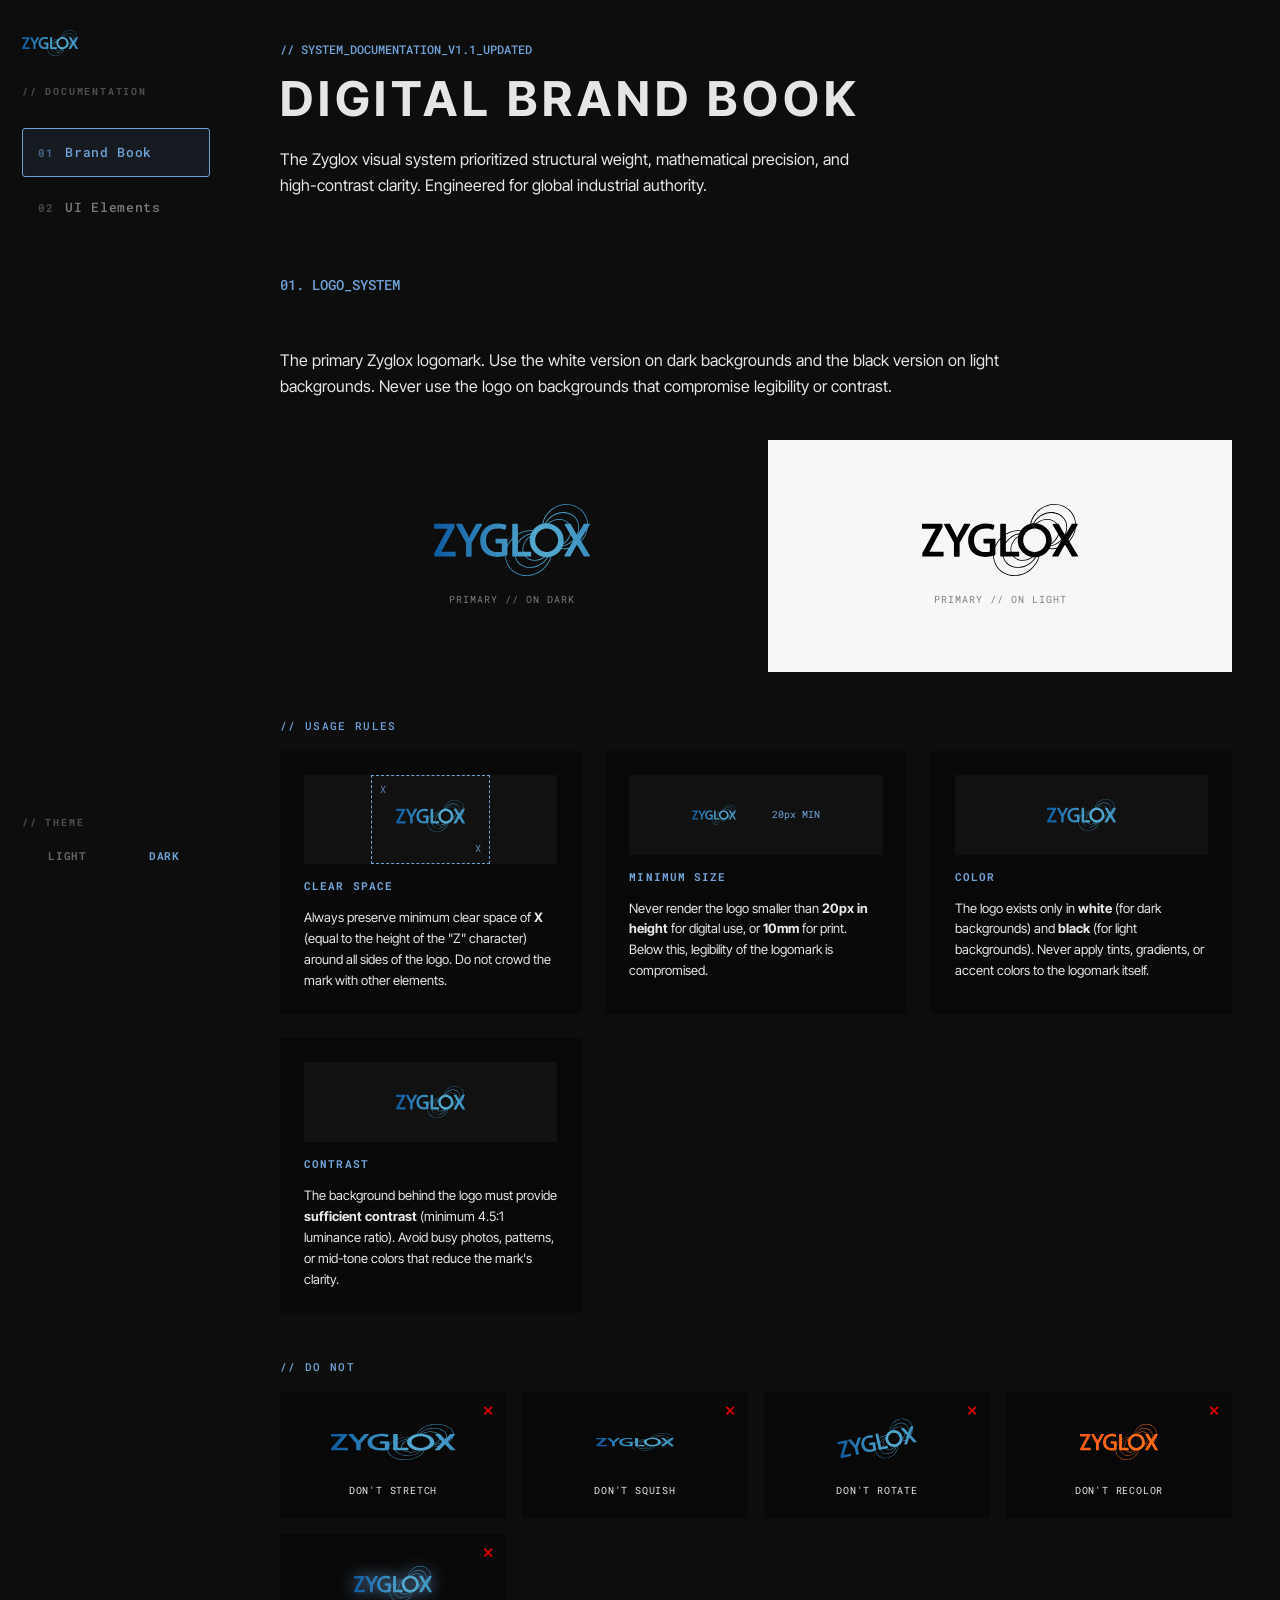
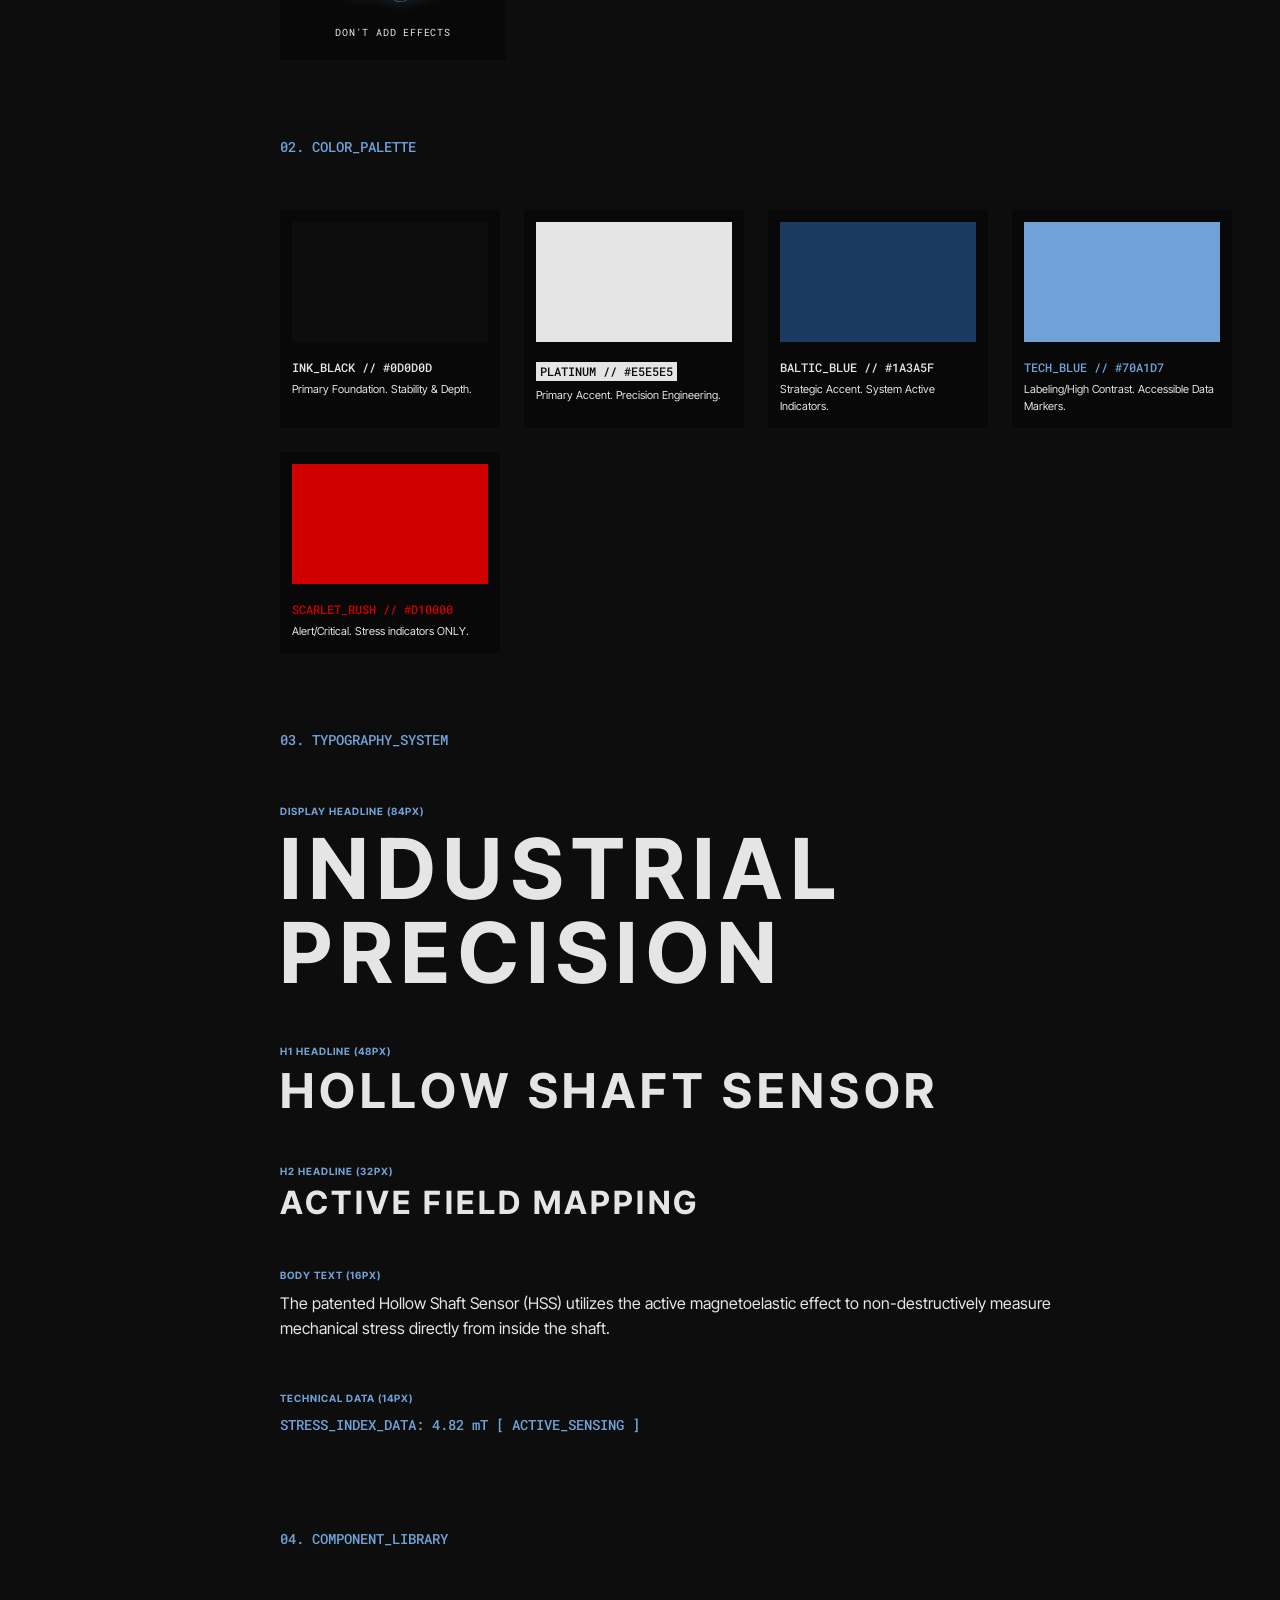
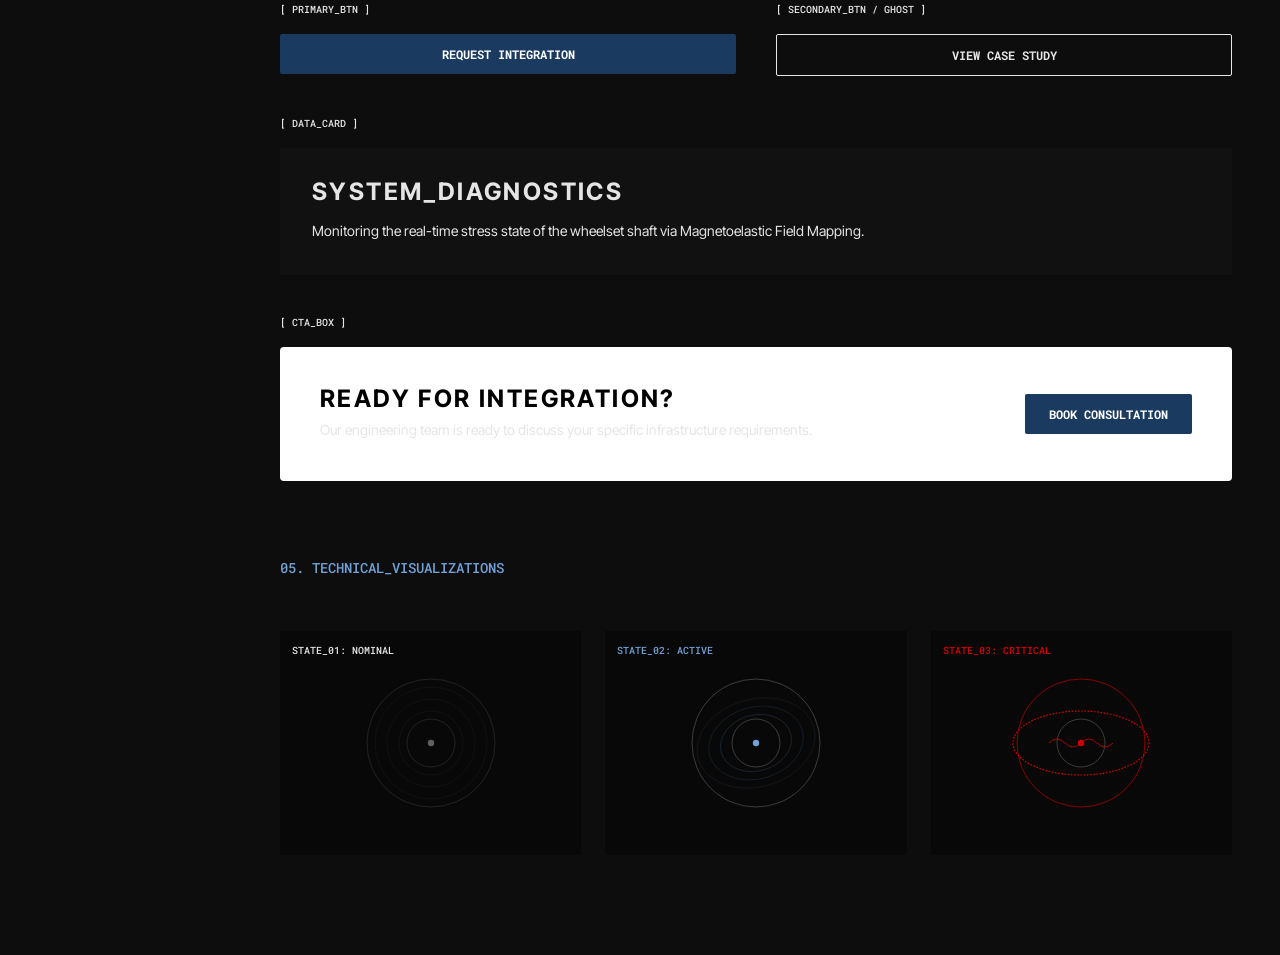
==== commit e2ba8013: "Fix docs sidebar: always-open left rail, visible LIGHT/DARK toggle - Replace <nav>/<div> widget that" ====
--- a/brand.html
+++ b/brand.html
@@ -12,42 +12,83 @@
     <link rel="stylesheet" href="css/styles.css">
 </head>
 <body class="brand-page">
-    <!-- ZX docs switcher (injected for GitHub Pages) -->
+    <!-- ZX docs sidebar (injected for GitHub Pages) — uses canonical CSS vars -->
     <style>
-        .zx-switcher{position:fixed;left:16px;top:50%;transform:translateY(-50%);z-index:9999;
-            display:flex;flex-direction:column;gap:2px;padding:6px;border-radius:4px;
-            font-family:'Roboto Mono',monospace;
-            background:#0d0d0f;border:1px solid rgba(255,255,255,.14);
-            box-shadow:0 8px 30px rgba(0,0,0,.45);}
-        :root[data-theme="light"] .zx-switcher{background:#f4f4f5;border-color:rgba(0,0,0,.12);
-            box-shadow:0 8px 30px rgba(0,0,0,.12);}
-        .zx-sw-link{display:flex;align-items:center;gap:8px;padding:9px 12px;border-radius:3px;
-            text-decoration:none;color:#8a8a92;line-height:1.05;transition:all .15s ease;}
-        .zx-sw-num{font-size:11px;font-weight:700;letter-spacing:.05em;opacity:.7;}
-        .zx-sw-label{font-size:10px;font-weight:500;letter-spacing:.08em;white-space:nowrap;}
-        .zx-sw-link:hover{color:#fff;background:rgba(255,255,255,.06);}
-        :root[data-theme="light"] .zx-sw-link:hover{color:#000;background:rgba(0,0,0,.05);}
-        .zx-switcher[data-page="brand"] .zx-sw-link[data-t="brand"],
-        .zx-switcher[data-page="ui"] .zx-sw-link[data-t="ui"]{
-            color:#fff;background:var(--accent,#0af);background:#1f6feb;}
-        :root[data-theme="light"] .zx-switcher[data-page="brand"] .zx-sw-link[data-t="brand"],
-        :root[data-theme="light"] .zx-switcher[data-page="ui"] .zx-sw-link[data-t="ui"]{color:#fff;}
-        @media(max-width:760px){
-            .zx-switcher{left:0;right:0;bottom:0;top:auto;transform:none;flex-direction:row;
-                border-radius:0;justify-content:center;gap:4px;}
-            .zx-sw-label{font-size:11px;}
+        :root{ --zx-sb-w: 232px; }
+        body{ padding-left: var(--zx-sb-w) !important; }
+        /* Offset the canonical fixed nav (ui-elements) so it clears the sidebar */
+        nav{ left: var(--zx-sb-w) !important; width: auto !important; right: 0 !important; }
+
+        .zx-docnav{
+            position: fixed; left: 0; top: 0; bottom: 0; width: var(--zx-sb-w); z-index: 2000;
+            display: flex; flex-direction: column; gap: 28px; padding: 30px 22px;
+            font-family: 'Roboto Mono', monospace;
+            background: var(--nav-bg); border-right: 1px solid var(--border-subtle);
+            backdrop-filter: blur(20px);
+            transition: background .4s, border-color .4s;
+        }
+        .zx-docnav .zx-brand{
+            display: flex; align-items: center; gap: 12px; text-decoration: none;
+        }
+        .zx-docnav .zx-brand img{ height: 26px; width: auto; display: block; transition: filter .4s; }
+        html[data-theme="light"] .zx-docnav .zx-brand img{ filter: brightness(0); }
+
+        .zx-eyebrow{ font-size: 10px; font-weight: 700; letter-spacing: .18em;
+            text-transform: uppercase; color: var(--text-primary); opacity: .3; }
+
+        .zx-links{ display: flex; flex-direction: column; gap: 6px; }
+        .zx-links a{
+            display: flex; align-items: baseline; gap: 12px; padding: 13px 15px;
+            border: 1px solid transparent; border-radius: 3px; text-decoration: none;
+            color: var(--text-primary); opacity: .5;
+            font-size: 13px; font-weight: 500; letter-spacing: .05em;
+            transition: opacity .2s, border-color .2s, color .2s, background .2s;
+        }
+        .zx-links a .n{ font-size: 11px; font-weight: 700; opacity: .55; }
+        .zx-links a:hover{ opacity: 1; border-color: var(--border-subtle); }
+        .zx-docnav[data-page="brand"] .zx-links a[data-t="brand"],
+        .zx-docnav[data-page="ui"] .zx-links a[data-t="ui"]{
+            opacity: 1; color: var(--c-tech-blue); border-color: var(--c-tech-blue);
+            background: color-mix(in srgb, var(--c-tech-blue) 10%, transparent);
+        }
+
+        .zx-theme{ margin-top: auto; display: flex; flex-direction: column; gap: 10px; }
+        .zx-theme-row{ display: flex; gap: 6px; }
+        .zx-theme-row .theme-switch-btn{ flex: 1; min-width: 0; padding: 9px 8px;
+            font-size: 11px; letter-spacing: .08em; gap: 6px; }
+
+        @media (max-width: 900px){
+            body{ padding-left: 0 !important; padding-bottom: 72px !important; }
+            nav{ left: 0 !important; width: 100% !important; }
+            .zx-docnav{
+                left: 0; right: 0; top: auto; bottom: 0; width: auto; height: auto;
+                flex-direction: row; align-items: center; gap: 14px; padding: 10px 16px;
+                border-right: none; border-top: 1px solid var(--border-subtle);
+            }
+            .zx-docnav .zx-brand, .zx-docnav .zx-eyebrow{ display: none; }
+            .zx-links{ flex-direction: row; gap: 8px; }
+            .zx-links a{ padding: 9px 12px; }
+            .zx-theme{ margin-top: 0; margin-left: auto; flex-direction: row; align-items: center; gap: 10px; }
         }
     </style>
-    <nav class="zx-switcher" data-page="brand" aria-label="Documentation switcher">
-        <a href="brand.html" class="zx-sw-link" data-t="brand"><span class="zx-sw-num">01</span><span class="zx-sw-label">BRAND&nbsp;BOOK</span></a>
-        <a href="ui-elements.html" class="zx-sw-link" data-t="ui"><span class="zx-sw-num">02</span><span class="zx-sw-label">UI&nbsp;ELEMENTS</span></a>
-    </nav>
-
-
-    <div class="theme-switch" role="group" aria-label="Theme toggle">
-        <button class="theme-switch-btn" data-theme-set="light" aria-label="Light mode">☀</button>
-        <button class="theme-switch-btn" data-theme-set="dark" aria-label="Dark mode">☾</button>
-    </div>
+    <aside class="zx-docnav" data-page="brand" aria-label="Documentation navigation">
+        <a class="zx-brand" href="brand.html">
+            <img src="assets/logo/kdZyglox_1.svg" alt="Zyglox">
+        </a>
+        <span class="zx-eyebrow">// Documentation</span>
+        <div class="zx-links">
+            <a href="brand.html" data-t="brand"><span class="n">01</span> Brand Book</a>
+            <a href="ui-elements.html" data-t="ui"><span class="n">02</span> UI Elements</a>
+        </div>
+        <div class="zx-theme">
+            <span class="zx-eyebrow">// Theme</span>
+            <div class="zx-theme-row" role="group" aria-label="Theme toggle">
+                <button class="theme-switch-btn" data-theme-set="light" aria-label="Light mode">LIGHT</button>
+                <button class="theme-switch-btn" data-theme-set="dark" aria-label="Dark mode">DARK</button>
+            </div>
+        </div>
+    </aside>
+
 
     <div class="container">
         <p class="mono brand-system-tag">// SYSTEM_DOCUMENTATION_V1.1_UPDATED</p>
